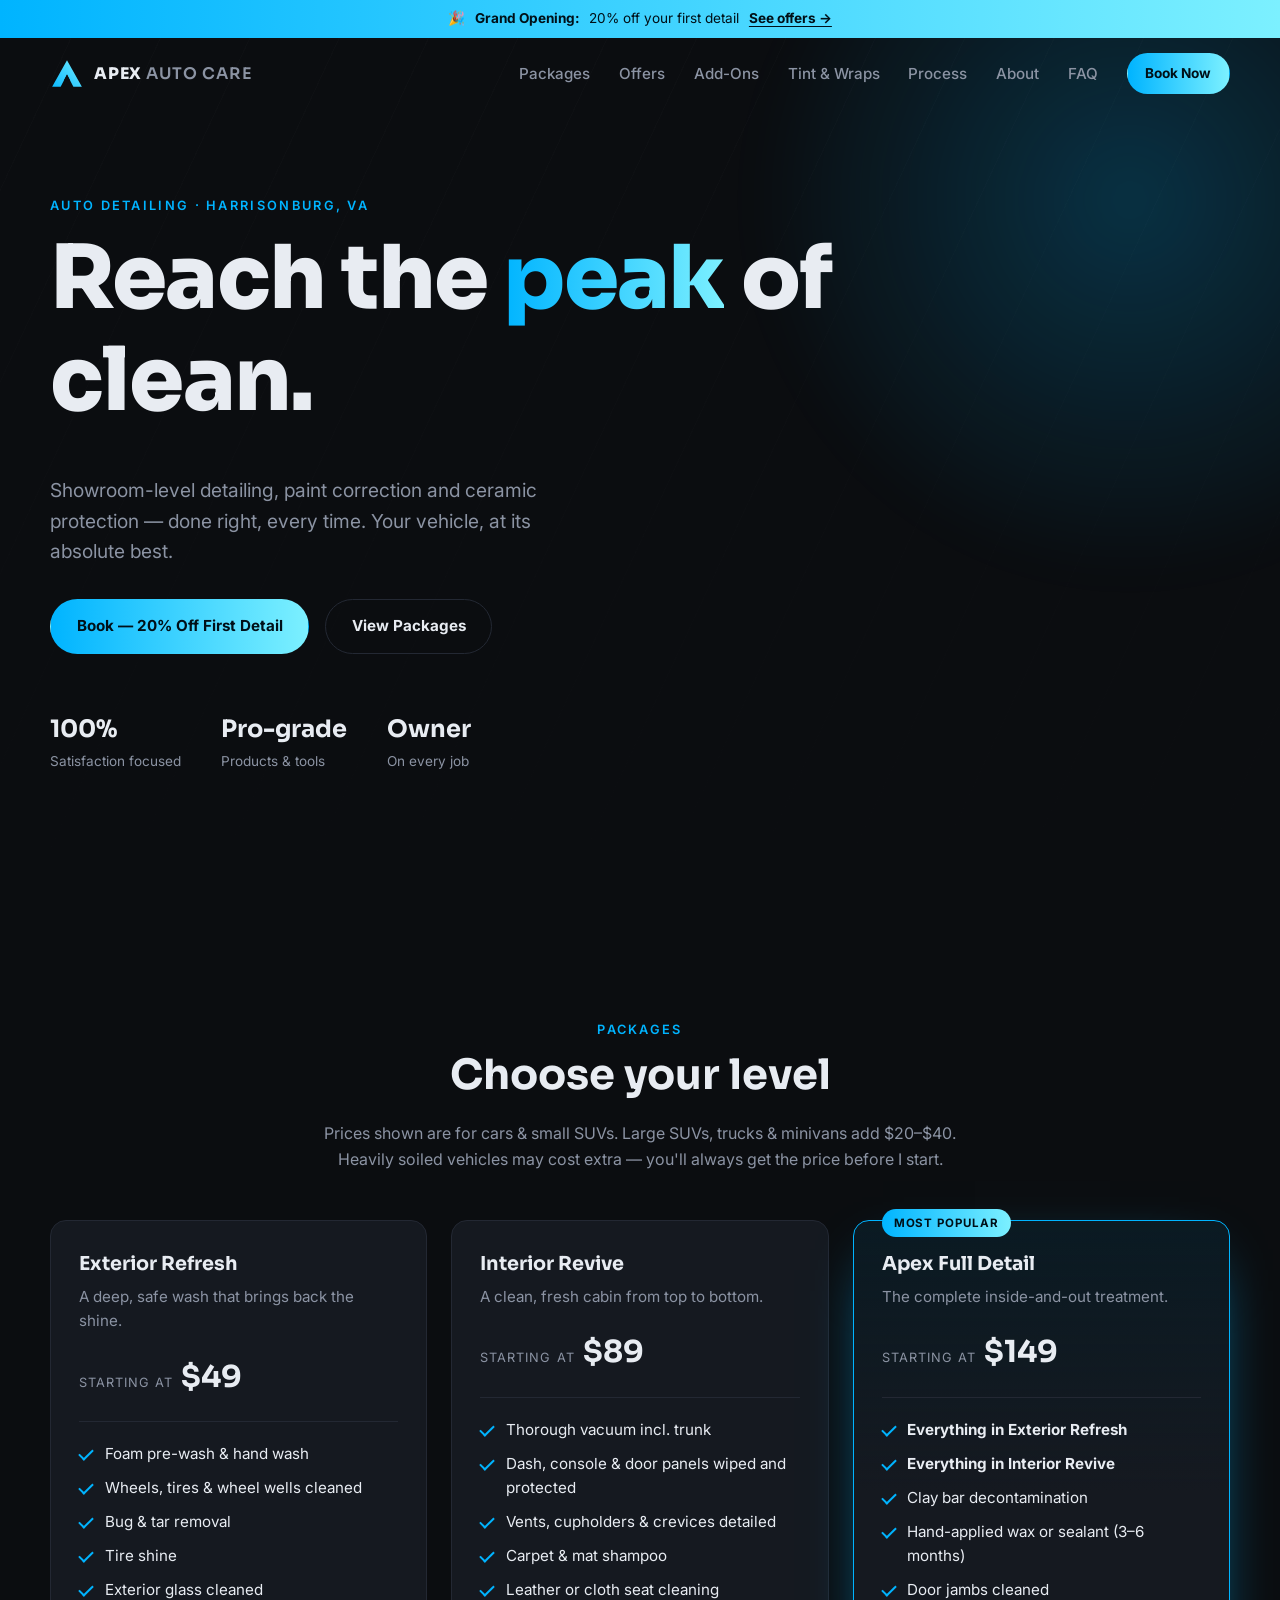
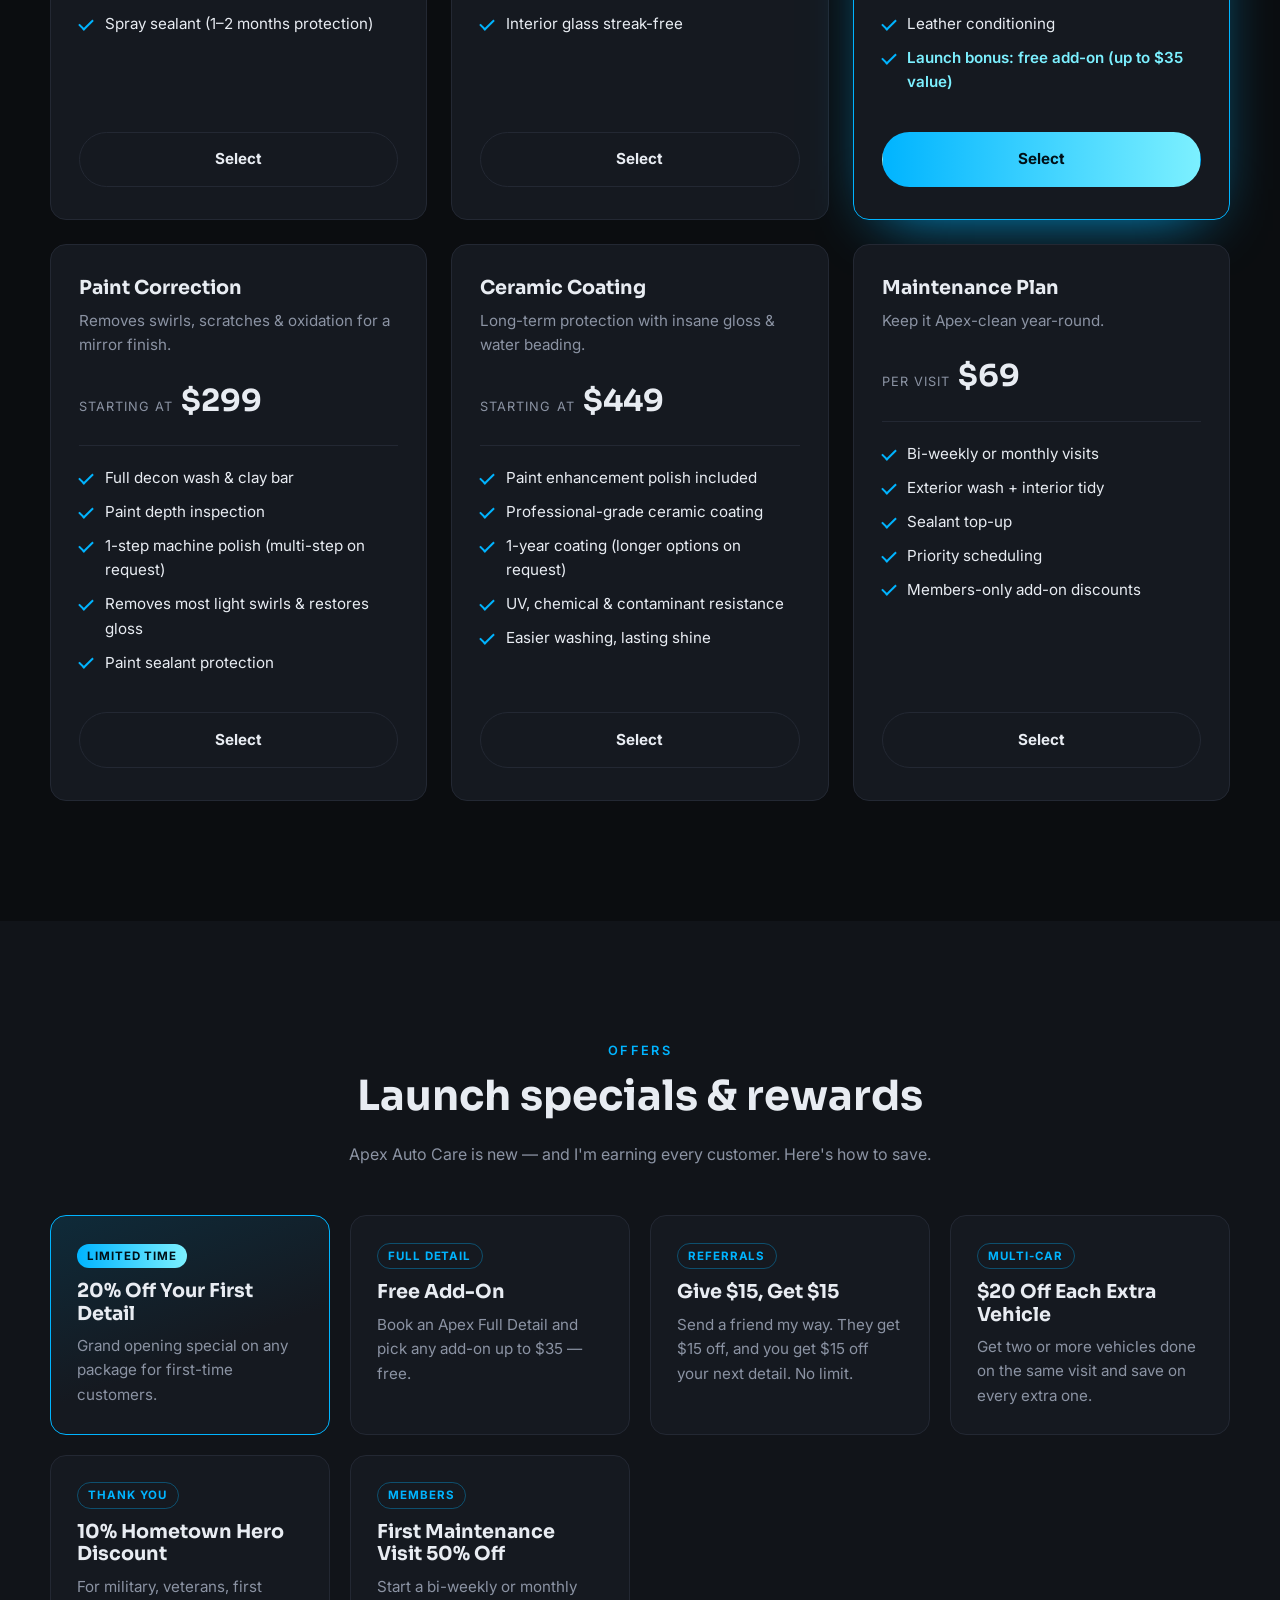
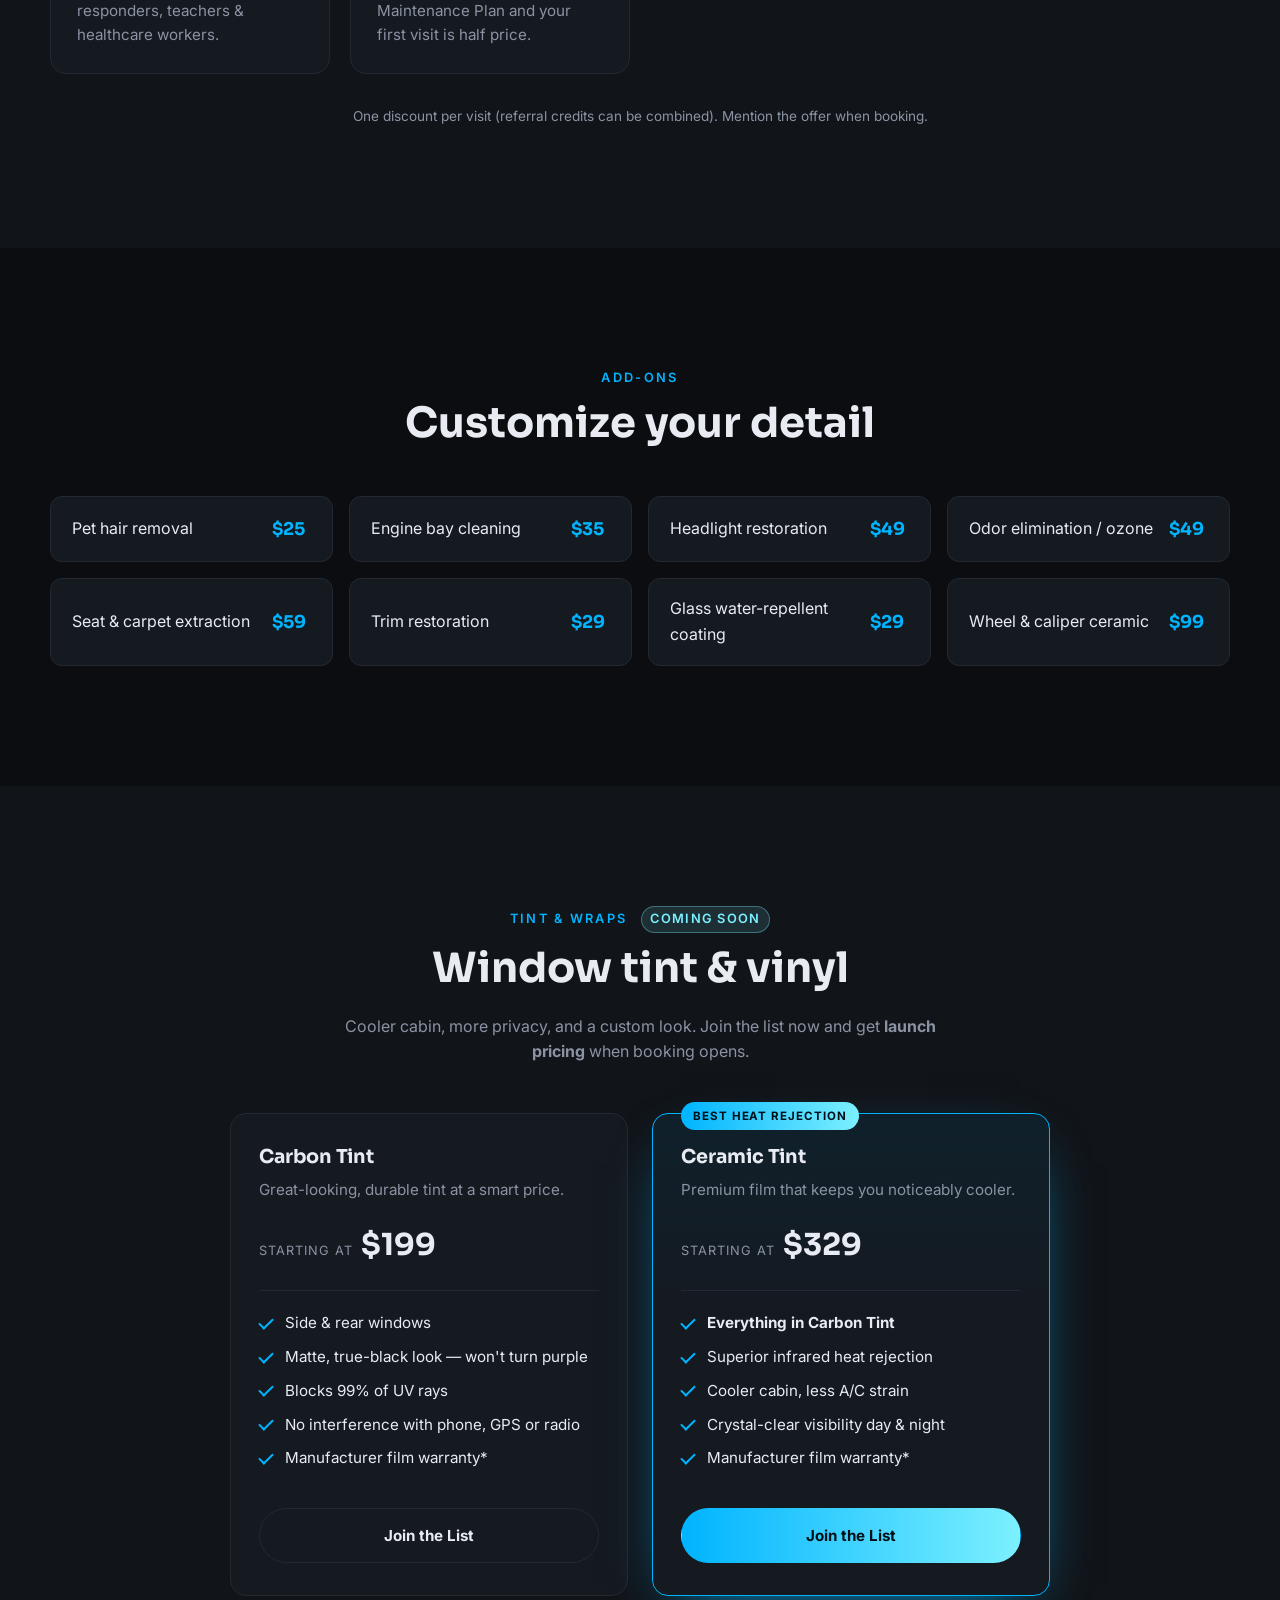
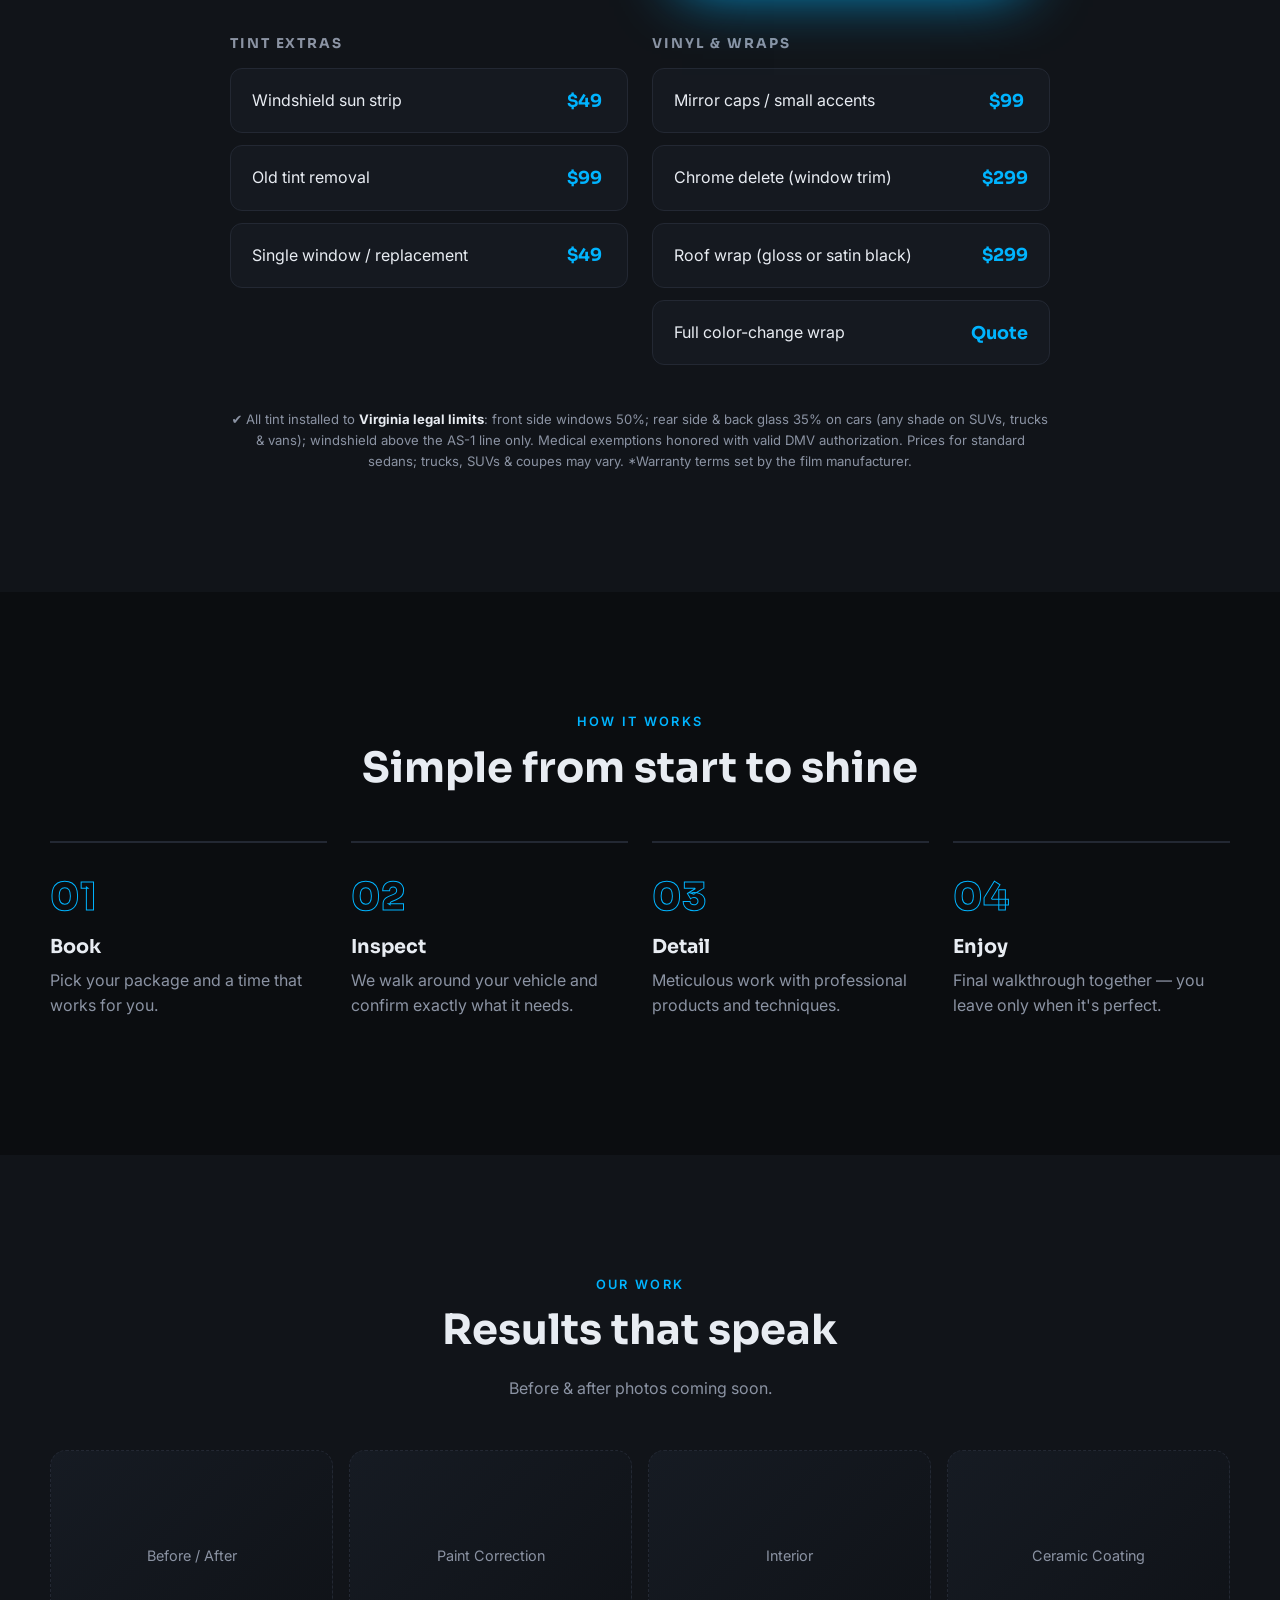
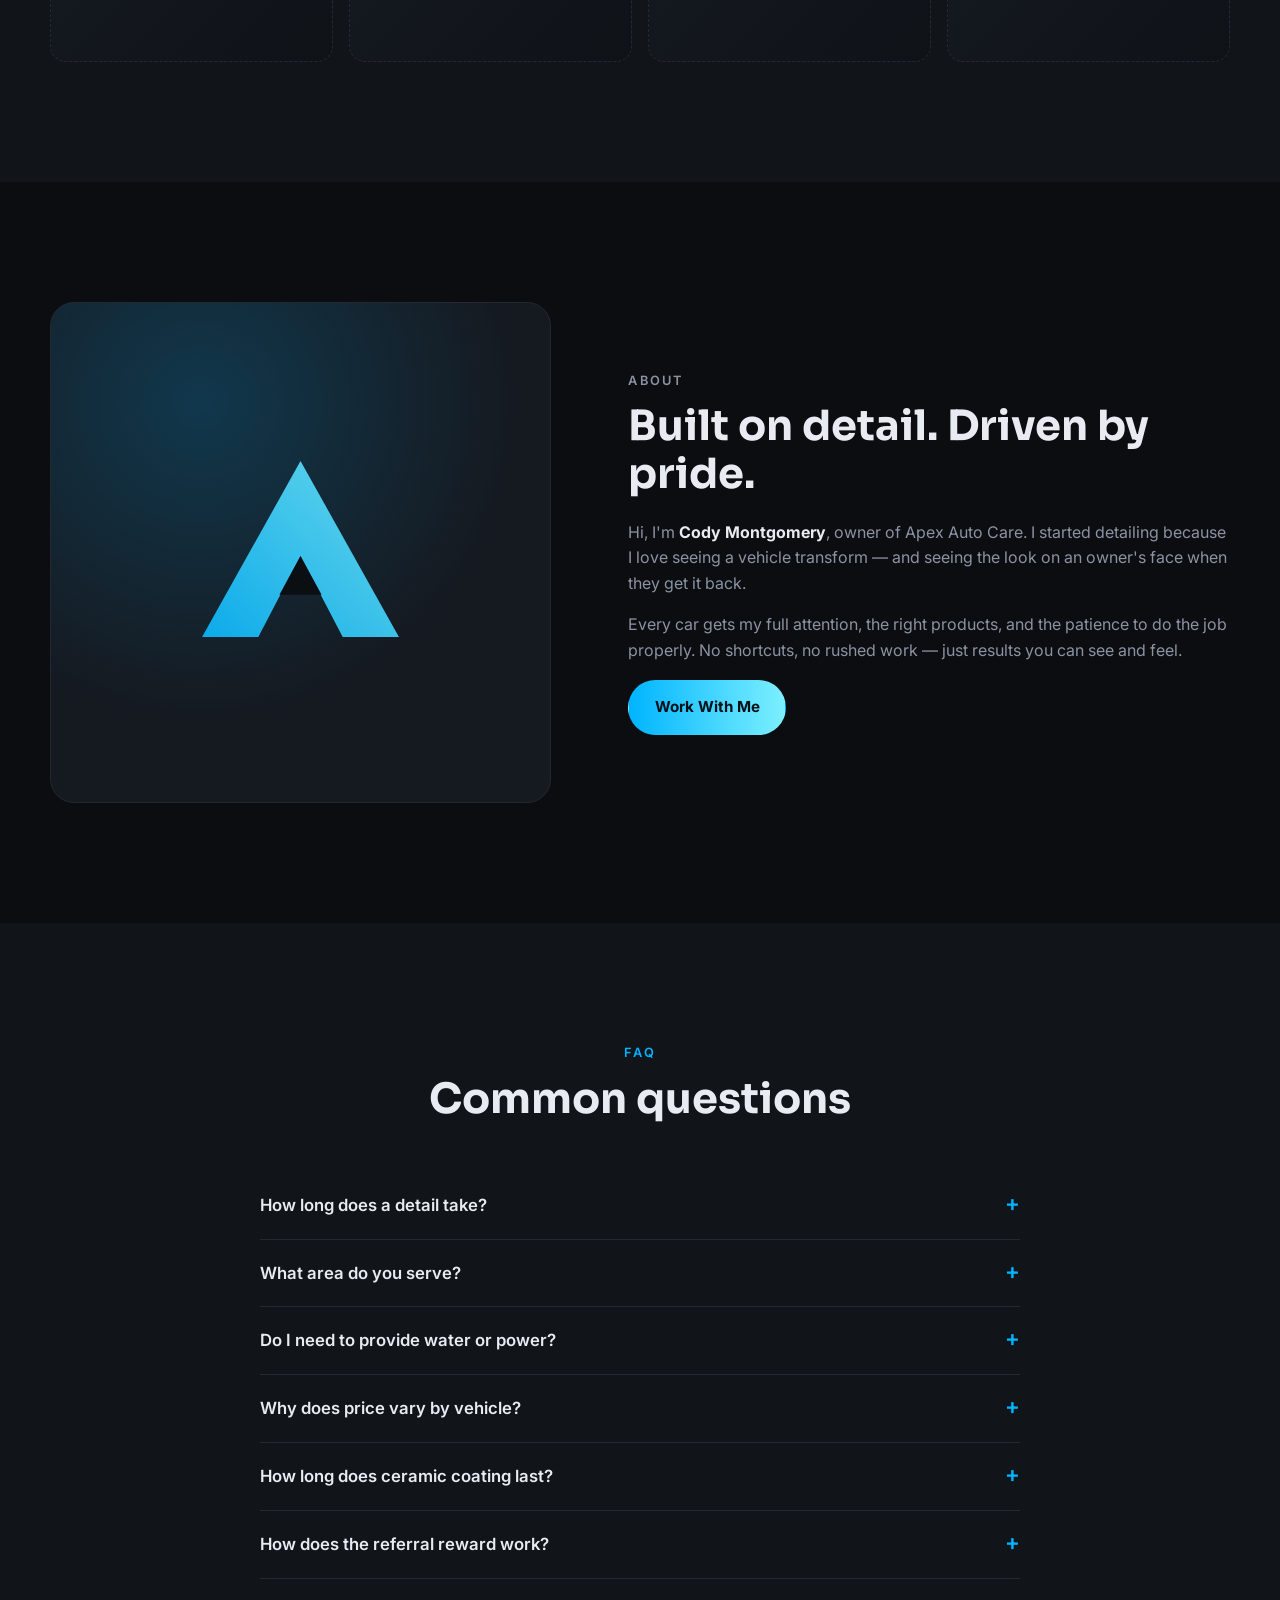
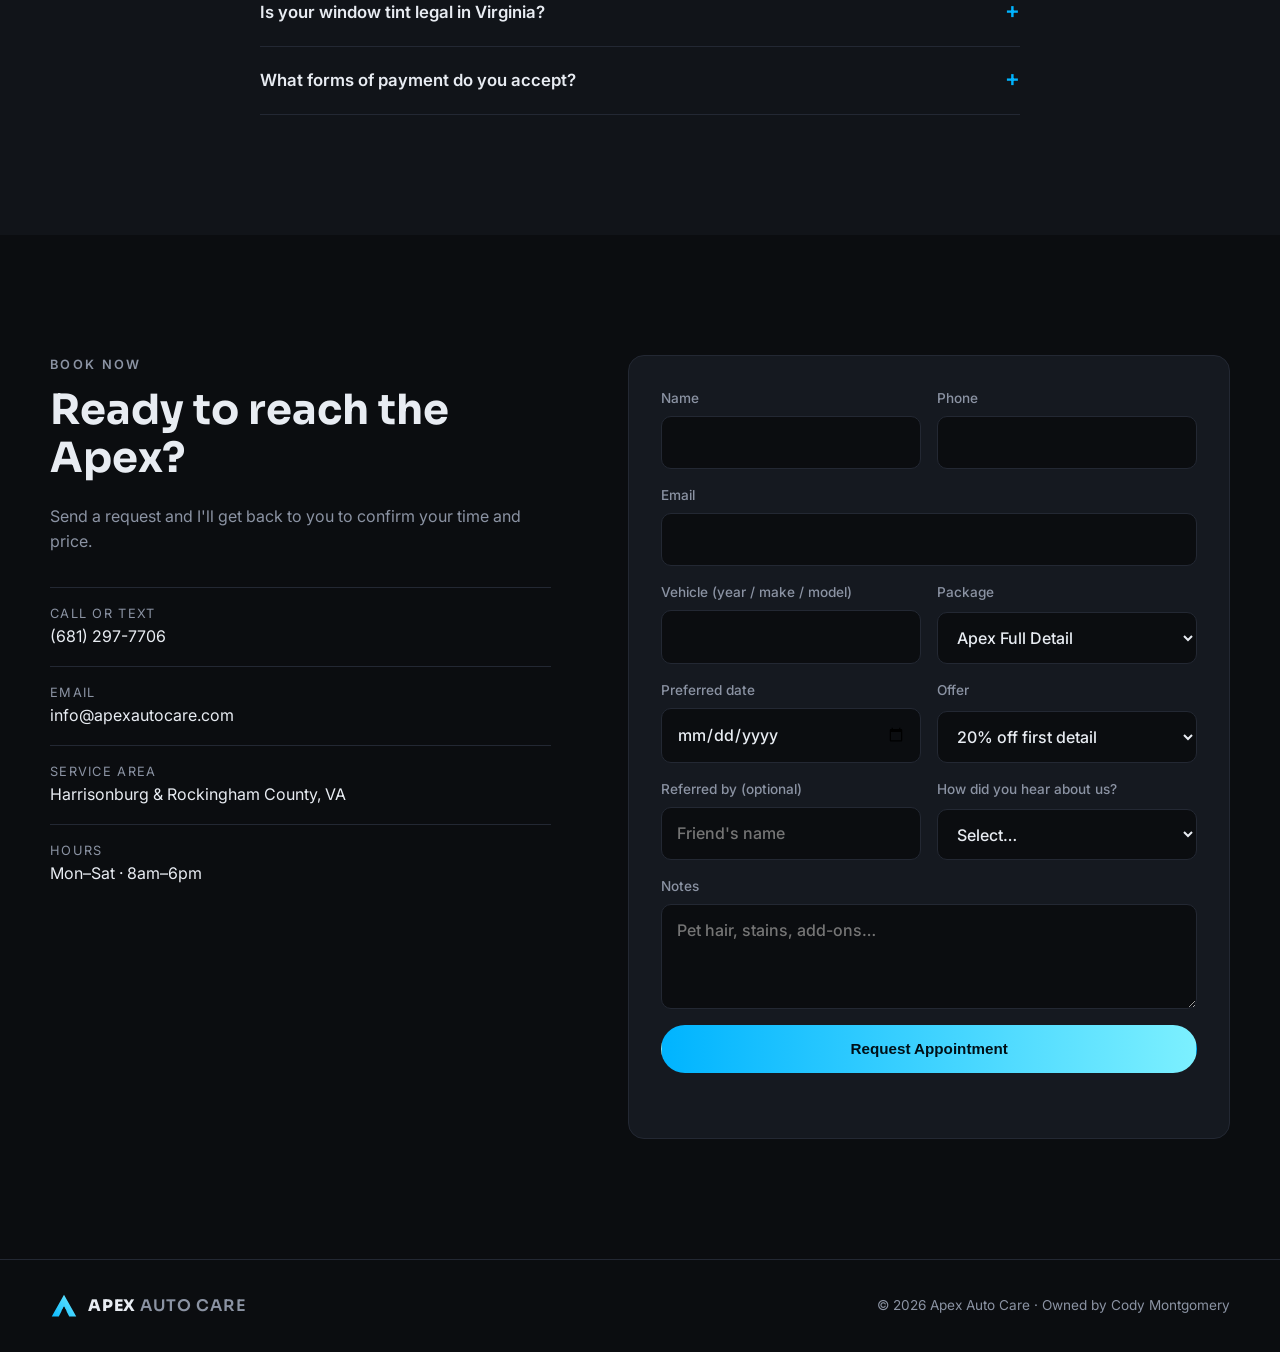
==== public/index.html @ bf034bdd "Security hardening: isolate public files, add security headers, spam honeypot and input limits Co-Au" ====
<!DOCTYPE html>
<html lang="en">
<head>
  <meta charset="UTF-8" />
  <meta name="viewport" content="width=device-width, initial-scale=1.0" />
  <title>Apex Auto Care | Auto Detailing in Harrisonburg, VA</title>
  <meta name="description" content="Apex Auto Care — auto detailing, paint correction and ceramic coating in Harrisonburg, VA and Rockingham County. Owned and operated by Cody Montgomery. Call or text (681) 297-7706." />
  <meta name="theme-color" content="#0b0d10" />
  <meta name="referrer" content="strict-origin-when-cross-origin" />
  <link rel="icon" href="assets/logo.svg" type="image/svg+xml" />
  <link rel="preconnect" href="https://fonts.googleapis.com" />
  <link rel="preconnect" href="https://fonts.gstatic.com" crossorigin />
  <link href="https://fonts.googleapis.com/css2?family=Inter:wght@400;500;600;700&family=Sora:wght@600;700;800&display=swap" rel="stylesheet" />
  <link rel="stylesheet" href="styles.css" />
  <script type="application/ld+json">
  {
    "@context": "https://schema.org",
    "@type": "AutoWash",
    "name": "Apex Auto Care",
    "description": "Auto detailing, paint correction and ceramic coating.",
    "telephone": "+1-681-297-7706",
    "founder": { "@type": "Person", "name": "Cody Montgomery" },
    "address": { "@type": "PostalAddress", "addressLocality": "Harrisonburg", "addressRegion": "VA", "addressCountry": "US" },
    "areaServed": ["Harrisonburg, VA", "Rockingham County, VA"],
    "priceRange": "$$"
  }
  </script>
</head>
<body>

  <!-- ===== NAV ===== -->
  <header class="nav" id="nav">
    <a href="#offers" class="promo">🎉 <strong>Grand Opening:</strong> 20% off your first detail <span class="promo__cta">See offers →</span></a>
    <div class="container nav__inner">
      <a href="#top" class="logo" aria-label="Apex Auto Care home">
        <img src="assets/logo.svg" alt="" width="34" height="34" />
        <span>APEX <em>AUTO CARE</em></span>
      </a>
      <nav class="nav__links" id="navLinks" aria-label="Main">
        <a href="#packages">Packages</a>
        <a href="#offers">Offers</a>
        <a href="#addons">Add-Ons</a>
        <a href="#tint">Tint &amp; Wraps</a>
        <a href="#process">Process</a>
        <a href="#about">About</a>
        <a href="#faq">FAQ</a>
        <a href="#book" class="btn btn--sm">Book Now</a>
      </nav>
      <button class="nav__toggle" id="navToggle" aria-label="Open menu" aria-expanded="false" aria-controls="navLinks">
        <span></span><span></span><span></span>
      </button>
    </div>
  </header>

  <main id="top">

    <!-- ===== HERO ===== -->
    <section class="hero">
      <div class="hero__glow" aria-hidden="true"></div>
      <div class="container hero__inner">
        <p class="eyebrow">Auto Detailing · Harrisonburg, VA</p>
        <h1>Reach the <span class="accent">peak</span> of clean.</h1>
        <p class="hero__sub">Showroom-level detailing, paint correction and ceramic protection — done right, every time. Your vehicle, at its absolute best.</p>
        <div class="hero__cta">
          <a href="#book" class="btn">Book — 20% Off First Detail</a>
          <a href="#packages" class="btn btn--ghost">View Packages</a>
        </div>
        <ul class="hero__stats">
          <li><strong>100%</strong><span>Satisfaction focused</span></li>
          <li><strong>Pro-grade</strong><span>Products &amp; tools</span></li>
          <li><strong>Owner</strong><span>On every job</span></li>
        </ul>
      </div>
    </section>

    <!-- ===== PACKAGES ===== -->
    <section class="section" id="packages">
      <div class="container">
        <div class="section__head">
          <p class="eyebrow">Packages</p>
          <h2>Choose your level</h2>
          <p>Prices shown are for cars &amp; small SUVs. Large SUVs, trucks &amp; minivans add $20–$40. Heavily soiled vehicles may cost extra — you'll always get the price before I start.</p>
        </div>

        <div class="cards">
          <!-- Exterior -->
          <article class="card">
            <h3>Exterior Refresh</h3>
            <p class="card__desc">A deep, safe wash that brings back the shine.</p>
            <p class="price"><span class="price__from">Starting at</span> <span class="price__amt">$49</span></p>
            <ul class="checks">
              <li>Foam pre-wash &amp; hand wash</li>
              <li>Wheels, tires &amp; wheel wells cleaned</li>
              <li>Bug &amp; tar removal</li>
              <li>Tire shine</li>
              <li>Exterior glass cleaned</li>
              <li>Spray sealant (1–2 months protection)</li>
            </ul>
            <a href="#book" class="btn btn--ghost btn--block" data-package="Exterior Refresh">Select</a>
          </article>

          <!-- Interior -->
          <article class="card">
            <h3>Interior Revive</h3>
            <p class="card__desc">A clean, fresh cabin from top to bottom.</p>
            <p class="price"><span class="price__from">Starting at</span> <span class="price__amt">$89</span></p>
            <ul class="checks">
              <li>Thorough vacuum incl. trunk</li>
              <li>Dash, console &amp; door panels wiped and protected</li>
              <li>Vents, cupholders &amp; crevices detailed</li>
              <li>Carpet &amp; mat shampoo</li>
              <li>Leather or cloth seat cleaning</li>
              <li>Interior glass streak-free</li>
            </ul>
            <a href="#book" class="btn btn--ghost btn--block" data-package="Interior Revive">Select</a>
          </article>

          <!-- Full Detail (featured) -->
          <article class="card card--featured">
            <span class="badge">Most Popular</span>
            <h3>Apex Full Detail</h3>
            <p class="card__desc">The complete inside-and-out treatment.</p>
            <p class="price"><span class="price__from">Starting at</span> <span class="price__amt">$149</span></p>
            <ul class="checks">
              <li><strong>Everything in Exterior Refresh</strong></li>
              <li><strong>Everything in Interior Revive</strong></li>
              <li>Clay bar decontamination</li>
              <li>Hand-applied wax or sealant (3–6 months)</li>
              <li>Door jambs cleaned</li>
              <li>Leather conditioning</li>
              <li class="bonus">Launch bonus: free add-on (up to $35 value)</li>
            </ul>
            <a href="#book" class="btn btn--block" data-package="Apex Full Detail">Select</a>
          </article>

          <!-- Paint Correction -->
          <article class="card">
            <h3>Paint Correction</h3>
            <p class="card__desc">Removes swirls, scratches &amp; oxidation for a mirror finish.</p>
            <p class="price"><span class="price__from">Starting at</span> <span class="price__amt">$299</span></p>
            <ul class="checks">
              <li>Full decon wash &amp; clay bar</li>
              <li>Paint depth inspection</li>
              <li>1-step machine polish (multi-step on request)</li>
              <li>Removes most light swirls &amp; restores gloss</li>
              <li>Paint sealant protection</li>
            </ul>
            <a href="#book" class="btn btn--ghost btn--block" data-package="Paint Correction">Select</a>
          </article>

          <!-- Ceramic -->
          <article class="card">
            <h3>Ceramic Coating</h3>
            <p class="card__desc">Long-term protection with insane gloss &amp; water beading.</p>
            <p class="price"><span class="price__from">Starting at</span> <span class="price__amt">$449</span></p>
            <ul class="checks">
              <li>Paint enhancement polish included</li>
              <li>Professional-grade ceramic coating</li>
              <li>1-year coating (longer options on request)</li>
              <li>UV, chemical &amp; contaminant resistance</li>
              <li>Easier washing, lasting shine</li>
            </ul>
            <a href="#book" class="btn btn--ghost btn--block" data-package="Ceramic Coating">Select</a>
          </article>

          <!-- Maintenance -->
          <article class="card">
            <h3>Maintenance Plan</h3>
            <p class="card__desc">Keep it Apex-clean year-round.</p>
            <p class="price"><span class="price__from">Per visit</span> <span class="price__amt">$69</span></p>
            <ul class="checks">
              <li>Bi-weekly or monthly visits</li>
              <li>Exterior wash + interior tidy</li>
              <li>Sealant top-up</li>
              <li>Priority scheduling</li>
              <li>Members-only add-on discounts</li>
            </ul>
            <a href="#book" class="btn btn--ghost btn--block" data-package="Maintenance Plan">Select</a>
          </article>
        </div>
      </div>
    </section>

    <!-- ===== OFFERS ===== -->
    <section class="section section--alt" id="offers">
      <div class="container">
        <div class="section__head">
          <p class="eyebrow">Offers</p>
          <h2>Launch specials &amp; rewards</h2>
          <p>Apex Auto Care is new — and I'm earning every customer. Here's how to save.</p>
        </div>
        <div class="offers">
          <article class="offer offer--hot">
            <span class="offer__tag">Limited time</span>
            <h3>20% Off Your First Detail</h3>
            <p>Grand opening special on any package for first-time customers.</p>
          </article>
          <article class="offer">
            <span class="offer__tag">Full Detail</span>
            <h3>Free Add-On</h3>
            <p>Book an Apex Full Detail and pick any add-on up to $35 — free.</p>
          </article>
          <article class="offer">
            <span class="offer__tag">Referrals</span>
            <h3>Give $15, Get $15</h3>
            <p>Send a friend my way. They get $15 off, and you get $15 off your next detail. No limit.</p>
          </article>
          <article class="offer">
            <span class="offer__tag">Multi-car</span>
            <h3>$20 Off Each Extra Vehicle</h3>
            <p>Get two or more vehicles done on the same visit and save on every extra one.</p>
          </article>
          <article class="offer">
            <span class="offer__tag">Thank you</span>
            <h3>10% Hometown Hero Discount</h3>
            <p>For military, veterans, first responders, teachers &amp; healthcare workers.</p>
          </article>
          <article class="offer">
            <span class="offer__tag">Members</span>
            <h3>First Maintenance Visit 50% Off</h3>
            <p>Start a bi-weekly or monthly Maintenance Plan and your first visit is half price.</p>
          </article>
        </div>
        <p class="offers__fine">One discount per visit (referral credits can be combined). Mention the offer when booking.</p>
      </div>
    </section>

    <!-- ===== ADD-ONS ===== -->
    <section class="section" id="addons">
      <div class="container">
        <div class="section__head">
          <p class="eyebrow">Add-Ons</p>
          <h2>Customize your detail</h2>
        </div>
        <div class="addons">
          <div class="addon"><span>Pet hair removal</span><span class="price__amt">$25</span></div>
          <div class="addon"><span>Engine bay cleaning</span><span class="price__amt">$35</span></div>
          <div class="addon"><span>Headlight restoration</span><span class="price__amt">$49</span></div>
          <div class="addon"><span>Odor elimination / ozone</span><span class="price__amt">$49</span></div>
          <div class="addon"><span>Seat &amp; carpet extraction</span><span class="price__amt">$59</span></div>
          <div class="addon"><span>Trim restoration</span><span class="price__amt">$29</span></div>
          <div class="addon"><span>Glass water-repellent coating</span><span class="price__amt">$29</span></div>
          <div class="addon"><span>Wheel &amp; caliper ceramic</span><span class="price__amt">$99</span></div>
        </div>
      </div>
    </section>

    <!-- ===== TINT & WRAPS ===== -->
    <!-- Remove the .soon badge and the "coming soon" line below once Cody is trained and booking tint/wrap jobs -->
    <section class="section section--alt" id="tint">
      <div class="container">
        <div class="section__head">
          <p class="eyebrow">Tint &amp; Wraps <span class="soon">Coming Soon</span></p>
          <h2>Window tint &amp; vinyl</h2>
          <p>Cooler cabin, more privacy, and a custom look. Join the list now and get <strong>launch pricing</strong> when booking opens.</p>
        </div>

        <div class="cards cards--two">
          <article class="card">
            <h3>Carbon Tint</h3>
            <p class="card__desc">Great-looking, durable tint at a smart price.</p>
            <p class="price"><span class="price__from">Starting at</span> <span class="price__amt">$199</span></p>
            <ul class="checks">
              <li>Side &amp; rear windows</li>
              <li>Matte, true-black look — won't turn purple</li>
              <li>Blocks 99% of UV rays</li>
              <li>No interference with phone, GPS or radio</li>
              <li>Manufacturer film warranty*</li>
            </ul>
            <a href="#book" class="btn btn--ghost btn--block" data-package="Window Tint">Join the List</a>
          </article>
          <article class="card card--featured">
            <span class="badge">Best Heat Rejection</span>
            <h3>Ceramic Tint</h3>
            <p class="card__desc">Premium film that keeps you noticeably cooler.</p>
            <p class="price"><span class="price__from">Starting at</span> <span class="price__amt">$329</span></p>
            <ul class="checks">
              <li><strong>Everything in Carbon Tint</strong></li>
              <li>Superior infrared heat rejection</li>
              <li>Cooler cabin, less A/C strain</li>
              <li>Crystal-clear visibility day &amp; night</li>
              <li>Manufacturer film warranty*</li>
            </ul>
            <a href="#book" class="btn btn--block" data-package="Window Tint">Join the List</a>
          </article>
        </div>

        <div class="tint-grid">
          <div>
            <h3 class="mini-head">Tint extras</h3>
            <div class="addon"><span>Windshield sun strip</span><span class="price__amt">$49</span></div>
            <div class="addon"><span>Old tint removal</span><span class="price__amt">$99</span></div>
            <div class="addon"><span>Single window / replacement</span><span class="price__amt">$49</span></div>
          </div>
          <div>
            <h3 class="mini-head">Vinyl &amp; wraps</h3>
            <div class="addon"><span>Mirror caps / small accents</span><span class="price__amt">$99</span></div>
            <div class="addon"><span>Chrome delete (window trim)</span><span class="price__amt">$299</span></div>
            <div class="addon"><span>Roof wrap (gloss or satin black)</span><span class="price__amt">$299</span></div>
            <div class="addon"><span>Full color-change wrap</span><span class="price__amt">Quote</span></div>
          </div>
        </div>

        <p class="legal">✔ All tint installed to <strong>Virginia legal limits</strong>: front side windows 50%; rear side &amp; back glass 35% on cars (any shade on SUVs, trucks &amp; vans); windshield above the AS-1 line only. Medical exemptions honored with valid DMV authorization. Prices for standard sedans; trucks, SUVs &amp; coupes may vary. *Warranty terms set by the film manufacturer.</p>
      </div>
    </section>

    <!-- ===== PROCESS ===== -->
    <section class="section" id="process">
      <div class="container">
        <div class="section__head">
          <p class="eyebrow">How It Works</p>
          <h2>Simple from start to shine</h2>
        </div>
        <ol class="steps">
          <li><span class="steps__num">01</span><h3>Book</h3><p>Pick your package and a time that works for you.</p></li>
          <li><span class="steps__num">02</span><h3>Inspect</h3><p>We walk around your vehicle and confirm exactly what it needs.</p></li>
          <li><span class="steps__num">03</span><h3>Detail</h3><p>Meticulous work with professional products and techniques.</p></li>
          <li><span class="steps__num">04</span><h3>Enjoy</h3><p>Final walkthrough together — you leave only when it's perfect.</p></li>
        </ol>
      </div>
    </section>

    <!-- ===== GALLERY ===== -->
    <section class="section section--alt" id="gallery">
      <div class="container">
        <div class="section__head">
          <p class="eyebrow">Our Work</p>
          <h2>Results that speak</h2>
          <p>Before &amp; after photos coming soon.</p>
        </div>
        <!-- Replace each .gallery__item with <img src="assets/photo.jpg" alt="..."> -->
        <div class="gallery">
          <div class="gallery__item"><span>Before / After</span></div>
          <div class="gallery__item"><span>Paint Correction</span></div>
          <div class="gallery__item"><span>Interior</span></div>
          <div class="gallery__item"><span>Ceramic Coating</span></div>
        </div>
      </div>
    </section>

    <!-- ===== ABOUT ===== -->
    <section class="section" id="about">
      <div class="container about">
        <div class="about__img" aria-hidden="true">
          <img src="assets/logo.svg" alt="" />
        </div>
        <div>
          <p class="eyebrow">About</p>
          <h2>Built on detail. Driven by pride.</h2>
          <p>Hi, I'm <strong>Cody Montgomery</strong>, owner of Apex Auto Care. I started detailing because I love seeing a vehicle transform — and seeing the look on an owner's face when they get it back.</p>
          <p>Every car gets my full attention, the right products, and the patience to do the job properly. No shortcuts, no rushed work — just results you can see and feel.</p>
          <a href="#book" class="btn">Work With Me</a>
        </div>
      </div>
    </section>

    <!-- ===== FAQ ===== -->
    <section class="section section--alt" id="faq">
      <div class="container container--narrow">
        <div class="section__head">
          <p class="eyebrow">FAQ</p>
          <h2>Common questions</h2>
        </div>
        <details>
          <summary>How long does a detail take?</summary>
          <p>Most exterior or interior packages take 1–3 hours. A full detail typically takes 3–5 hours, and paint correction or ceramic coating can take a full day or more.</p>
        </details>
        <details>
          <summary>What area do you serve?</summary>
          <p>Harrisonburg and the surrounding Rockingham County area. Not sure if you're covered? Call or text (681) 297-7706.</p>
        </details>
        <details>
          <summary>Do I need to provide water or power?</summary>
          <p>Let us know your setup when booking and we'll confirm what's needed for your location.</p>
        </details>
        <details>
          <summary>Why does price vary by vehicle?</summary>
          <p>Larger vehicles and those with heavy dirt, pet hair, or stains take more time and product. We'll always confirm the price before starting.</p>
        </details>
        <details>
          <summary>How long does ceramic coating last?</summary>
          <p>Depending on the coating chosen and how it's maintained, 1 to 5+ years.</p>
        </details>
        <details>
          <summary>How does the referral reward work?</summary>
          <p>When someone books and puts your name in the "Referred by" box, they get $15 off and you get a $15 credit toward your next detail. Credits stack — refer three friends, save $45.</p>
        </details>
        <details>
          <summary>Is your window tint legal in Virginia?</summary>
          <p>Yes. Every install follows Virginia law: at least 50% light on front side windows, 35% on rear windows of cars (SUVs, trucks and vans can go darker in the back), and windshield tint only above the AS-1 line. I'll help you pick a shade that looks great and keeps you legal.</p>
        </details>
        <details>
          <summary>What forms of payment do you accept?</summary>
          <p>Cash, card and common payment apps. Payment is due when the job is complete.</p>
        </details>
      </div>
    </section>

    <!-- ===== BOOK / CONTACT ===== -->
    <section class="section" id="book">
      <div class="container book">
        <div>
          <p class="eyebrow">Book Now</p>
          <h2>Ready to reach the Apex?</h2>
          <p>Send a request and I'll get back to you to confirm your time and price.</p>
          <ul class="contact">
            <!-- TODO: replace placeholders with real info -->
            <li><span>Call or Text</span><a href="tel:+16812977706">(681) 297-7706</a></li>
            <li><span>Email</span><a href="mailto:info@apexautocare.com">info@apexautocare.com</a></li>
            <li><span>Service Area</span>Harrisonburg &amp; Rockingham County, VA</li>
            <li><span>Hours</span>Mon–Sat · 8am–6pm</li>
          </ul>
        </div>

        <!-- TODO: connect to a form service (e.g. Formspree) by setting action="..." -->
        <form class="form" id="bookForm" novalidate>
          <div class="form__row">
            <label>Name<input type="text" name="name" required maxlength="80" autocomplete="name" /></label>
            <label>Phone<input type="tel" name="phone" required maxlength="20" pattern="[0-9 \(\)\.\+\-]{7,20}" autocomplete="tel" /></label>
          </div>
          <label>Email<input type="email" name="email" maxlength="120" autocomplete="email" /></label>
          <div class="form__row">
            <label>Vehicle (year / make / model)<input type="text" name="vehicle" required maxlength="80" /></label>
            <label>Package
              <select name="package" id="packageSelect">
                <option>Exterior Refresh</option>
                <option>Interior Revive</option>
                <option selected>Apex Full Detail</option>
                <option>Paint Correction</option>
                <option>Ceramic Coating</option>
                <option>Maintenance Plan</option>
                <option>Window Tint</option>
                <option>Vinyl / Wrap</option>
                <option>Not sure yet</option>
              </select>
            </label>
          </div>
          <div class="form__row">
            <label>Preferred date<input type="date" name="date" /></label>
            <label>Offer
              <select name="offer">
                <option>20% off first detail</option>
                <option>Free add-on (Full Detail)</option>
                <option>Multi-car discount</option>
                <option>Hometown Hero 10%</option>
                <option>Maintenance first visit 50%</option>
                <option>None</option>
              </select>
            </label>
          </div>
          <div class="form__row">
            <label>Referred by (optional)<input type="text" name="referred_by" maxlength="80" placeholder="Friend's name" /></label>
            <label>How did you hear about us?
              <select name="source">
                <option value="">Select…</option>
                <option>Friend / family</option>
                <option>Facebook</option>
                <option>Instagram</option>
                <option>TikTok</option>
                <option>Google</option>
                <option>Nextdoor</option>
                <option>Flyer / business card</option>
                <option>Saw you working</option>
                <option>Other</option>
              </select>
            </label>
          </div>
          <label>Notes<textarea name="notes" rows="3" maxlength="1000" placeholder="Pet hair, stains, add-ons…"></textarea></label>
          <!-- Spam honeypot: hidden from people, bots fill it in. "_gotcha" is the field name Formspree checks. -->
          <div class="hp" aria-hidden="true"><label>Leave blank<input type="text" name="_gotcha" tabindex="-1" autocomplete="off" /></label></div>
          <button type="submit" class="btn btn--block">Request Appointment</button>
          <p class="form__msg" id="formMsg" role="status"></p>
        </form>
      </div>
    </section>
  </main>

  <!-- ===== FOOTER ===== -->
  <footer class="footer">
    <div class="container footer__inner">
      <a href="#top" class="logo">
        <img src="assets/logo.svg" alt="" width="28" height="28" />
        <span>APEX <em>AUTO CARE</em></span>
      </a>
      <p>&copy; <span id="year"></span> Apex Auto Care · Owned by Cody Montgomery</p>
    </div>
  </footer>

  <script src="script.js"></script>
</body>
</html>
---- public/styles.css ----
/* ===== Apex Auto Care — theme tokens ===== */
:root {
  --bg: #0b0d10;
  --bg-alt: #111419;
  --card: #151920;
  --line: #232833;
  --text: #e8ecf2;
  --muted: #8b93a3;
  --accent: #00b4ff;
  --accent-2: #7cf0ff;
  --radius: 16px;
  --font: "Inter", system-ui, sans-serif;
  --font-head: "Sora", "Inter", sans-serif;
}

*, *::before, *::after { box-sizing: border-box; }
html { scroll-behavior: smooth; scroll-padding-top: 80px; }
body {
  margin: 0;
  background: var(--bg);
  color: var(--text);
  font-family: var(--font);
  line-height: 1.6;
  -webkit-font-smoothing: antialiased;
  overflow-x: hidden;
}
img { max-width: 100%; display: block; }
a { color: inherit; text-decoration: none; }
h1, h2, h3 { font-family: var(--font-head); line-height: 1.15; margin: 0 0 .5em; }
h2 { font-size: clamp(1.8rem, 4vw, 2.6rem); }
h3 { font-size: 1.2rem; }
p { margin: 0 0 1em; }

.container { width: min(1180px, 100% - 32px); margin-inline: auto; }
.container--narrow { width: min(760px, 100% - 32px); }
.accent {
  background: linear-gradient(90deg, var(--accent), var(--accent-2));
  -webkit-background-clip: text; background-clip: text; color: transparent;
}
.eyebrow {
  color: var(--accent); font-weight: 600; font-size: .8rem;
  letter-spacing: .18em; text-transform: uppercase; margin-bottom: .75rem;
}

/* ===== Buttons ===== */
.btn {
  display: inline-flex; align-items: center; justify-content: center;
  padding: .9rem 1.6rem; border-radius: 999px; border: 1px solid transparent;
  background: linear-gradient(90deg, var(--accent), var(--accent-2));
  color: #001018; font-weight: 700; font-size: .95rem; cursor: pointer;
  transition: transform .2s, box-shadow .2s, background .2s;
}
.btn:hover { transform: translateY(-2px); box-shadow: 0 10px 30px -10px var(--accent); }
.btn--ghost { background: transparent; color: var(--text); border-color: var(--line); }
.btn--ghost:hover { border-color: var(--accent); box-shadow: none; }
.btn--sm { padding: .55rem 1.1rem; font-size: .85rem; }
.btn--block { width: 100%; }

/* ===== Nav ===== */
.nav {
  position: fixed; inset: 0 0 auto; z-index: 50;
  transition: background .3s, border-color .3s;
  border-bottom: 1px solid transparent;
}
.nav.is-scrolled {
  background: rgba(11, 13, 16, .85);
  backdrop-filter: blur(12px); -webkit-backdrop-filter: blur(12px);
  border-color: var(--line);
}
.nav__inner { display: flex; align-items: center; justify-content: space-between; height: 72px; }
.logo { display: flex; align-items: center; gap: .6rem; font-family: var(--font-head); font-weight: 800; letter-spacing: .06em; }
.logo em { font-style: normal; font-weight: 600; color: var(--muted); }
.nav__links { display: flex; align-items: center; gap: 1.8rem; font-weight: 500; font-size: .95rem; }
.nav__links a:not(.btn) { color: var(--muted); transition: color .2s; }
.nav__links a:not(.btn):hover { color: var(--text); }
.nav__toggle { display: none; background: none; border: 0; padding: 8px; cursor: pointer; }
.nav__toggle span { display: block; width: 24px; height: 2px; background: var(--text); margin: 5px 0; transition: .3s; }

/* ===== Promo bar ===== */
.promo {
  display: flex; justify-content: center; align-items: center; flex-wrap: wrap; gap: .25rem .6rem;
  padding: .5rem 16px; font-size: .85rem; text-align: center;
  background: linear-gradient(90deg, var(--accent), var(--accent-2)); color: #001018;
}
.promo__cta { font-weight: 700; text-decoration: underline; text-underline-offset: 3px; }
.nav.is-scrolled .promo { display: none; }

/* ===== Hero ===== */
.hero {
  position: relative; min-height: 100svh; display: flex; align-items: center;
  padding: 150px 0 80px; overflow: hidden;
  background:
    linear-gradient(180deg, rgba(11,13,16,.2), var(--bg) 95%),
    repeating-linear-gradient(115deg, transparent 0 80px, rgba(255,255,255,.015) 80px 81px);
}
.hero__glow {
  position: absolute; width: 900px; height: 900px; right: -300px; top: -250px;
  background: radial-gradient(circle, rgba(0,180,255,.22), transparent 60%);
  filter: blur(20px); pointer-events: none;
}
.hero__inner { position: relative; }
.hero h1 { font-size: clamp(2.6rem, 8vw, 5.5rem); font-weight: 800; max-width: 12ch; letter-spacing: -.02em; }
.hero__sub { color: var(--muted); font-size: clamp(1rem, 2vw, 1.2rem); max-width: 560px; margin-bottom: 2rem; }
.hero__cta { display: flex; flex-wrap: wrap; gap: 1rem; margin-bottom: 3.5rem; }
.hero__stats { list-style: none; padding: 0; margin: 0; display: flex; flex-wrap: wrap; gap: 2.5rem; }
.hero__stats strong { display: block; font-family: var(--font-head); font-size: 1.5rem; }
.hero__stats span { color: var(--muted); font-size: .85rem; }

/* ===== Sections ===== */
.section { padding: clamp(70px, 10vw, 120px) 0; }
.section--alt { background: var(--bg-alt); }
.section__head { text-align: center; max-width: 640px; margin: 0 auto 3rem; }
.section__head p:not(.eyebrow) { color: var(--muted); }

/* ===== Package cards ===== */
.cards { display: grid; grid-template-columns: repeat(auto-fit, minmax(290px, 1fr)); gap: 1.5rem; }
.card {
  position: relative; display: flex; flex-direction: column;
  background: var(--card); border: 1px solid var(--line); border-radius: var(--radius);
  padding: 2rem 1.75rem; transition: transform .25s, border-color .25s;
}
.card:hover { transform: translateY(-4px); border-color: #34404f; }
.card--featured {
  border-color: var(--accent);
  background: linear-gradient(180deg, rgba(0,180,255,.08), var(--card) 45%);
  box-shadow: 0 20px 60px -30px var(--accent);
}
.badge {
  position: absolute; top: -12px; left: 1.75rem;
  background: linear-gradient(90deg, var(--accent), var(--accent-2)); color: #001018;
  font-size: .72rem; font-weight: 700; text-transform: uppercase; letter-spacing: .08em;
  padding: .3rem .75rem; border-radius: 999px;
}
.card__desc { color: var(--muted); font-size: .95rem; }
.price { display: flex; align-items: baseline; gap: .5rem; margin: .25rem 0 1.25rem; padding-bottom: 1.25rem; border-bottom: 1px solid var(--line); }
.price__from { color: var(--muted); font-size: .8rem; text-transform: uppercase; letter-spacing: .08em; }
.price__amt { font-family: var(--font-head); font-size: 1.9rem; font-weight: 700; min-width: 3ch; }
.price__amt:empty::before { content: "$ —"; color: #4a5263; }
.checks { list-style: none; padding: 0; margin: 0 0 1.75rem; flex: 1; }
.checks li { position: relative; padding-left: 1.6rem; margin-bottom: .6rem; font-size: .95rem; }
.checks li::before {
  content: ""; position: absolute; left: 0; top: .45em; width: 14px; height: 8px;
  border-left: 2px solid var(--accent); border-bottom: 2px solid var(--accent); transform: rotate(-45deg);
}

/* ===== Offers ===== */
.offers { display: grid; grid-template-columns: repeat(auto-fit, minmax(280px, 1fr)); gap: 1.25rem; }
.offer {
  background: var(--card); border: 1px solid var(--line); border-radius: var(--radius); padding: 1.6rem;
}
.offer h3 { margin-top: .75rem; }
.offer p { color: var(--muted); margin: 0; font-size: .95rem; }
.offer__tag {
  display: inline-block; font-size: .72rem; font-weight: 700; letter-spacing: .08em; text-transform: uppercase;
  color: var(--accent); border: 1px solid rgba(0,180,255,.35); border-radius: 999px; padding: .2rem .65rem;
}
.offer--hot { border-color: var(--accent); background: linear-gradient(160deg, rgba(0,180,255,.14), var(--card) 60%); }
.offer--hot .offer__tag { background: linear-gradient(90deg, var(--accent), var(--accent-2)); color: #001018; border: 0; }
.offers__fine { text-align: center; color: var(--muted); font-size: .85rem; margin: 2rem 0 0; }
.checks li.bonus { color: var(--accent-2); font-weight: 600; }

/* ===== Add-ons ===== */
.addons { display: grid; grid-template-columns: repeat(auto-fit, minmax(260px, 1fr)); gap: 1rem; }
.addon {
  display: flex; justify-content: space-between; align-items: center; gap: 1rem;
  background: var(--card); border: 1px solid var(--line); border-radius: 12px; padding: 1.1rem 1.3rem;
}
.addon .price__amt { font-size: 1.1rem; color: var(--accent); }

/* ===== Tint & Wraps ===== */
.soon {
  display: inline-block; margin-left: .5rem; padding: .15rem .55rem; border-radius: 999px; vertical-align: middle;
  background: rgba(124,240,255,.12); color: var(--accent-2); border: 1px solid rgba(124,240,255,.35); letter-spacing: .1em;
}
.cards--two { grid-template-columns: repeat(auto-fit, minmax(290px, 1fr)); max-width: 820px; margin-inline: auto; }
.tint-grid { display: grid; grid-template-columns: repeat(auto-fit, minmax(290px, 1fr)); gap: 1.5rem; max-width: 820px; margin: 2.5rem auto 0; }
.tint-grid .addon { margin-bottom: .75rem; }
.mini-head { font-size: .85rem; text-transform: uppercase; letter-spacing: .14em; color: var(--muted); margin-bottom: 1rem; }
.legal { max-width: 820px; margin: 2rem auto 0; font-size: .82rem; color: var(--muted); text-align: center; }
.legal strong { color: var(--text); }

/* ===== Process ===== */
.steps { list-style: none; padding: 0; margin: 0; display: grid; grid-template-columns: repeat(auto-fit, minmax(220px, 1fr)); gap: 1.5rem; }
.steps li { border-top: 2px solid var(--line); padding-top: 1.5rem; }
.steps__num { font-family: var(--font-head); font-weight: 800; font-size: 2.4rem; color: transparent; -webkit-text-stroke: 1px var(--accent); display: block; margin-bottom: .5rem; }
.steps p { color: var(--muted); }

/* ===== Gallery ===== */
.gallery { display: grid; grid-template-columns: repeat(auto-fit, minmax(240px, 1fr)); gap: 1rem; }
.gallery__item {
  aspect-ratio: 4 / 3; border-radius: var(--radius); border: 1px dashed var(--line);
  background: linear-gradient(135deg, #161b23, #0f1217);
  display: grid; place-items: center; color: var(--muted); font-size: .9rem; overflow: hidden;
}
.gallery__item img { width: 100%; height: 100%; object-fit: cover; }

/* ===== About ===== */
.about { display: grid; grid-template-columns: 1fr 1.2fr; gap: clamp(2rem, 6vw, 5rem); align-items: center; }
.about__img {
  aspect-ratio: 1; border-radius: 24px; border: 1px solid var(--line);
  background: radial-gradient(circle at 30% 20%, rgba(0,180,255,.2), transparent 60%), var(--card);
  display: grid; place-items: center;
}
.about__img img { width: 45%; opacity: .9; }
.about p { color: var(--muted); }
.about strong { color: var(--text); }

/* ===== FAQ ===== */
details { border-bottom: 1px solid var(--line); padding: 1.25rem 0; }
summary {
  cursor: pointer; list-style: none; font-weight: 600; font-size: 1.05rem;
  display: flex; justify-content: space-between; gap: 1rem;
}
summary::-webkit-details-marker { display: none; }
summary::after { content: "+"; color: var(--accent); font-size: 1.4rem; line-height: 1; transition: transform .2s; }
details[open] summary::after { transform: rotate(45deg); }
details p { color: var(--muted); margin: .75rem 0 0; }

/* ===== Booking ===== */
.book { display: grid; grid-template-columns: 1fr 1.2fr; gap: clamp(2rem, 6vw, 5rem); align-items: start; }
.book > div > p { color: var(--muted); }
.contact { list-style: none; padding: 0; margin: 2rem 0 0; }
.contact li { display: flex; flex-direction: column; padding: 1rem 0; border-top: 1px solid var(--line); }
.contact span { color: var(--muted); font-size: .8rem; text-transform: uppercase; letter-spacing: .1em; }
.contact a:hover { color: var(--accent); }
.form { background: var(--card); border: 1px solid var(--line); border-radius: var(--radius); padding: clamp(1.25rem, 4vw, 2rem); display: grid; gap: 1rem; }
.form__row { display: grid; grid-template-columns: 1fr 1fr; gap: 1rem; }
.form label { display: grid; gap: .4rem; font-size: .85rem; color: var(--muted); font-weight: 500; }
.form input, .form select, .form textarea {
  width: 100%; font: inherit; font-size: 1rem; color: var(--text);
  background: var(--bg); border: 1px solid var(--line); border-radius: 10px; padding: .8rem .9rem;
  transition: border-color .2s;
}
.form input:focus, .form select:focus, .form textarea:focus { outline: none; border-color: var(--accent); }
.form input.invalid { border-color: #ff5a6e; }
.hp { position: absolute; left: -9999px; width: 1px; height: 1px; overflow: hidden; }
.form__msg { margin: 0; font-size: .9rem; color: var(--accent); min-height: 1.2em; }

/* ===== Footer ===== */
.footer { border-top: 1px solid var(--line); padding: 2rem 0; }
.footer__inner { display: flex; flex-wrap: wrap; justify-content: space-between; align-items: center; gap: 1rem; }
.footer p { color: var(--muted); font-size: .85rem; margin: 0; }

/* ===== Reveal animation ===== */
.reveal { opacity: 0; transform: translateY(24px); transition: opacity .7s ease, transform .7s ease; }
.reveal.is-visible { opacity: 1; transform: none; }
@media (prefers-reduced-motion: reduce) {
  html { scroll-behavior: auto; }
  .reveal { opacity: 1; transform: none; transition: none; }
}

/* ===== Responsive ===== */
@media (max-width: 1060px) {
  .nav__toggle { display: block; }
  .nav__links {
    position: absolute; top: 100%; left: 0; right: 0; flex-direction: column; align-items: stretch; gap: 0;
    background: rgba(11, 13, 16, .97); backdrop-filter: blur(12px);
    border-bottom: 1px solid var(--line); padding: .5rem 16px 1.5rem;
    transform: translateY(-120%); transition: transform .35s ease; visibility: hidden;
  }
  .nav__links.is-open { transform: none; visibility: visible; }
  .nav__links a:not(.btn) { padding: 1rem 0; border-bottom: 1px solid var(--line); font-size: 1.05rem; }
  .nav__links .btn { margin-top: 1rem; padding: .9rem; }
  .nav.menu-open { background: rgba(11, 13, 16, .97); }
  .nav__toggle[aria-expanded="true"] span:nth-child(1) { transform: translateY(7px) rotate(45deg); }
  .nav__toggle[aria-expanded="true"] span:nth-child(2) { opacity: 0; }
  .nav__toggle[aria-expanded="true"] span:nth-child(3) { transform: translateY(-7px) rotate(-45deg); }

  .about, .book { grid-template-columns: 1fr; }
  .about__img { max-width: 320px; width: 100%; margin-inline: auto; }
}
@media (max-width: 520px) {
  .form__row { grid-template-columns: 1fr; }
  .hero__stats { gap: 1.5rem; }
  .hero__cta .btn { flex: 1; }
}
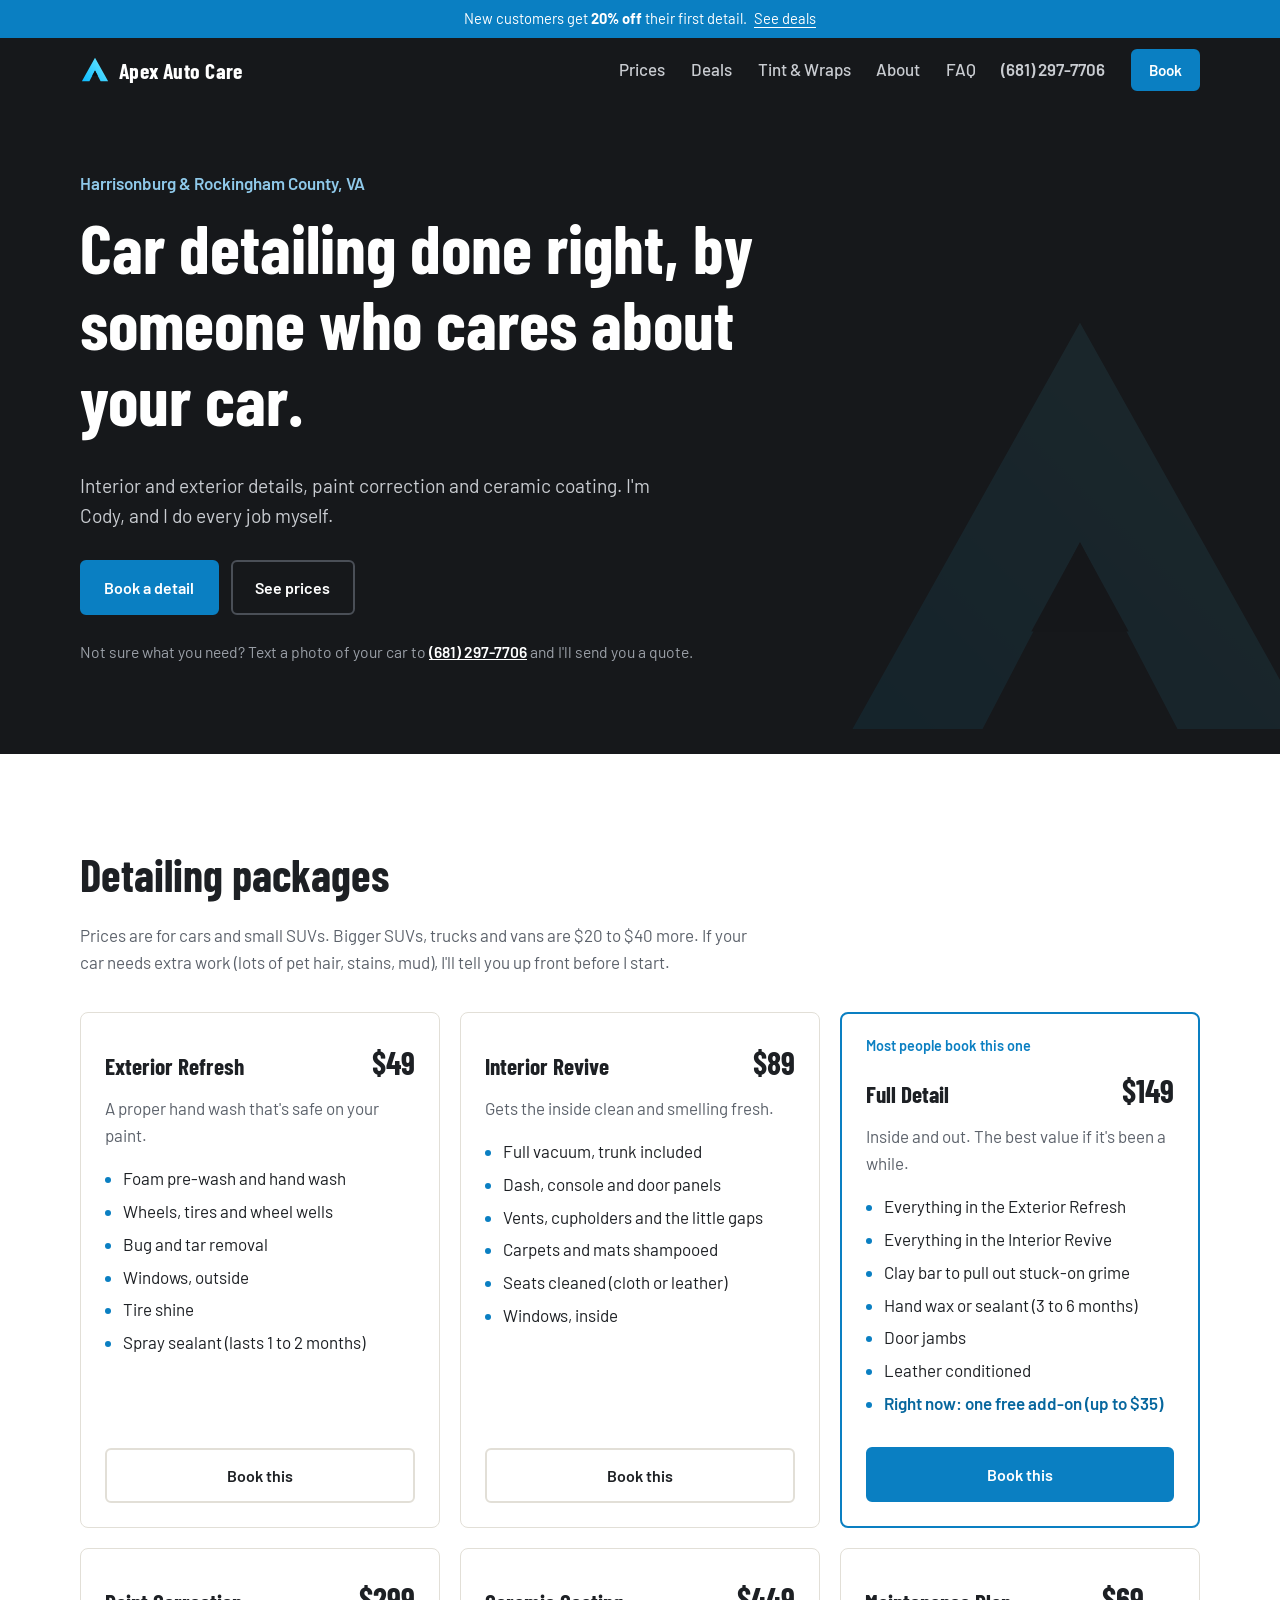
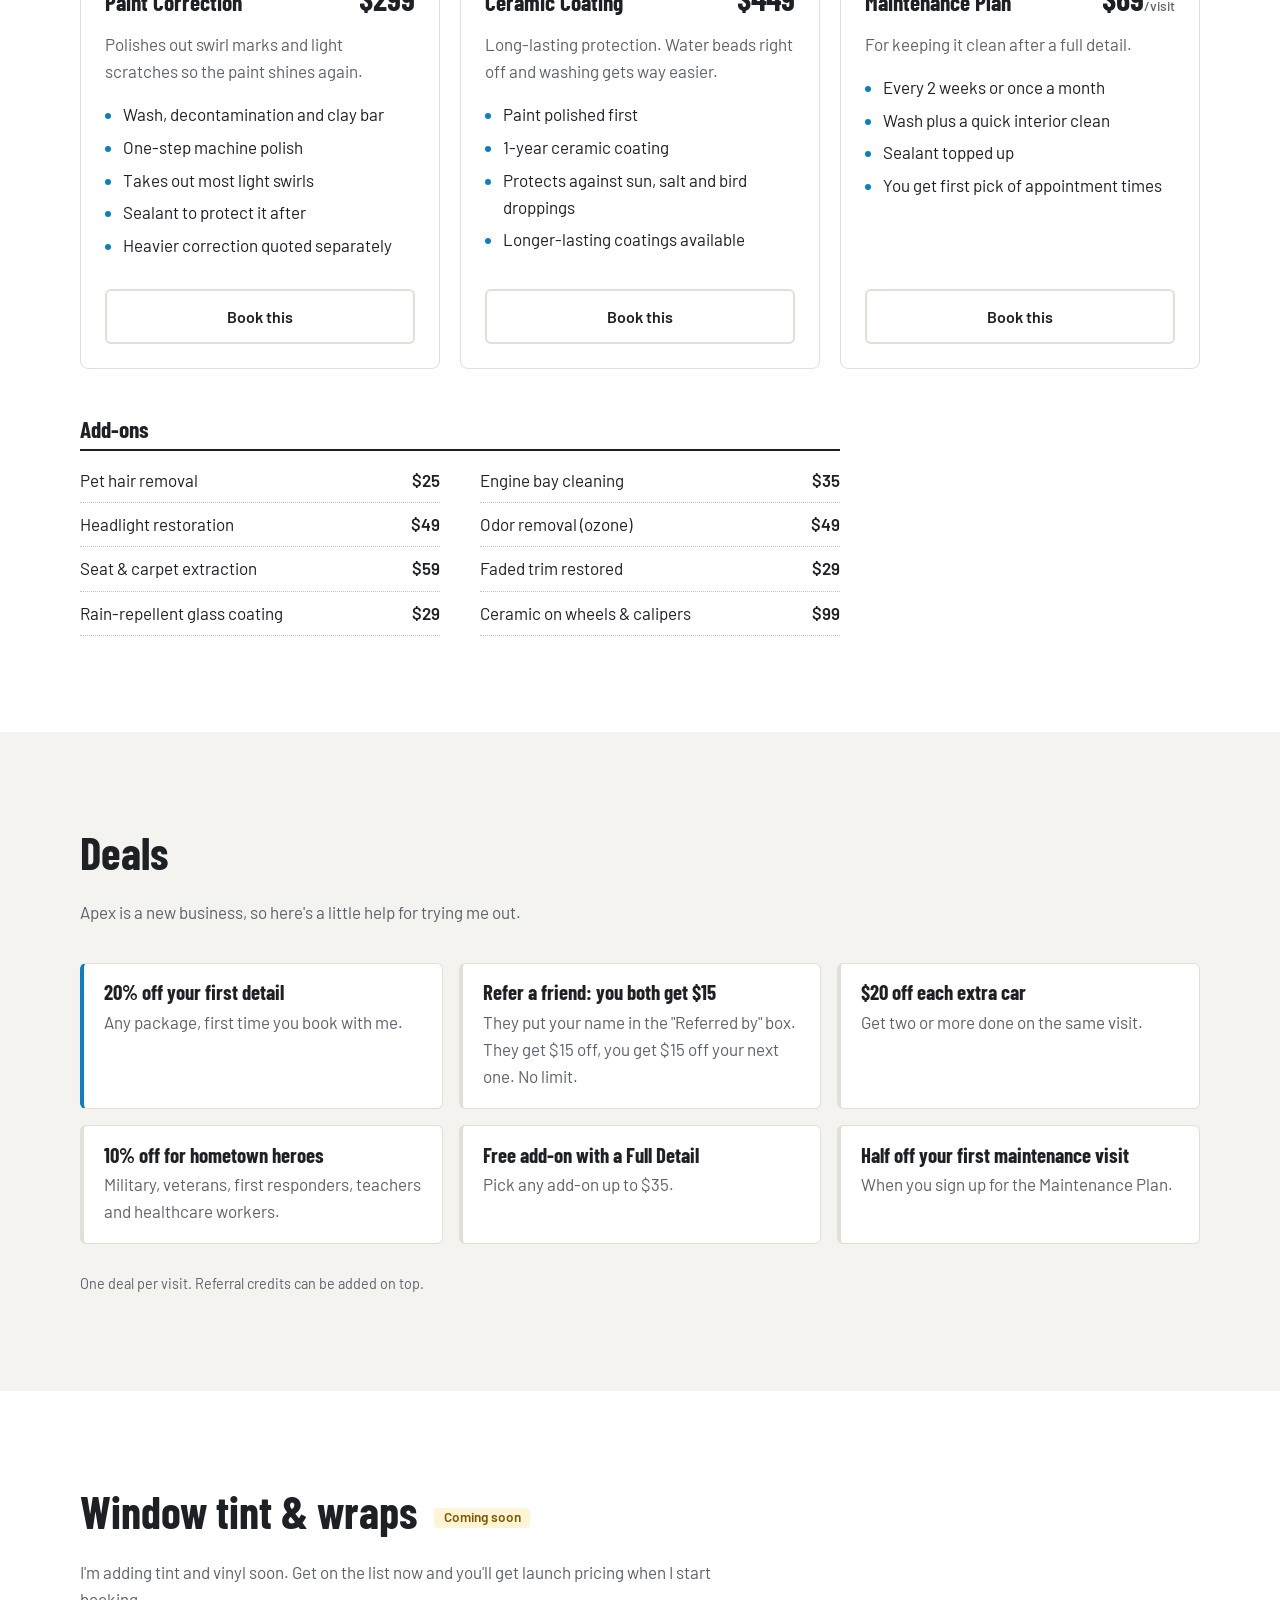
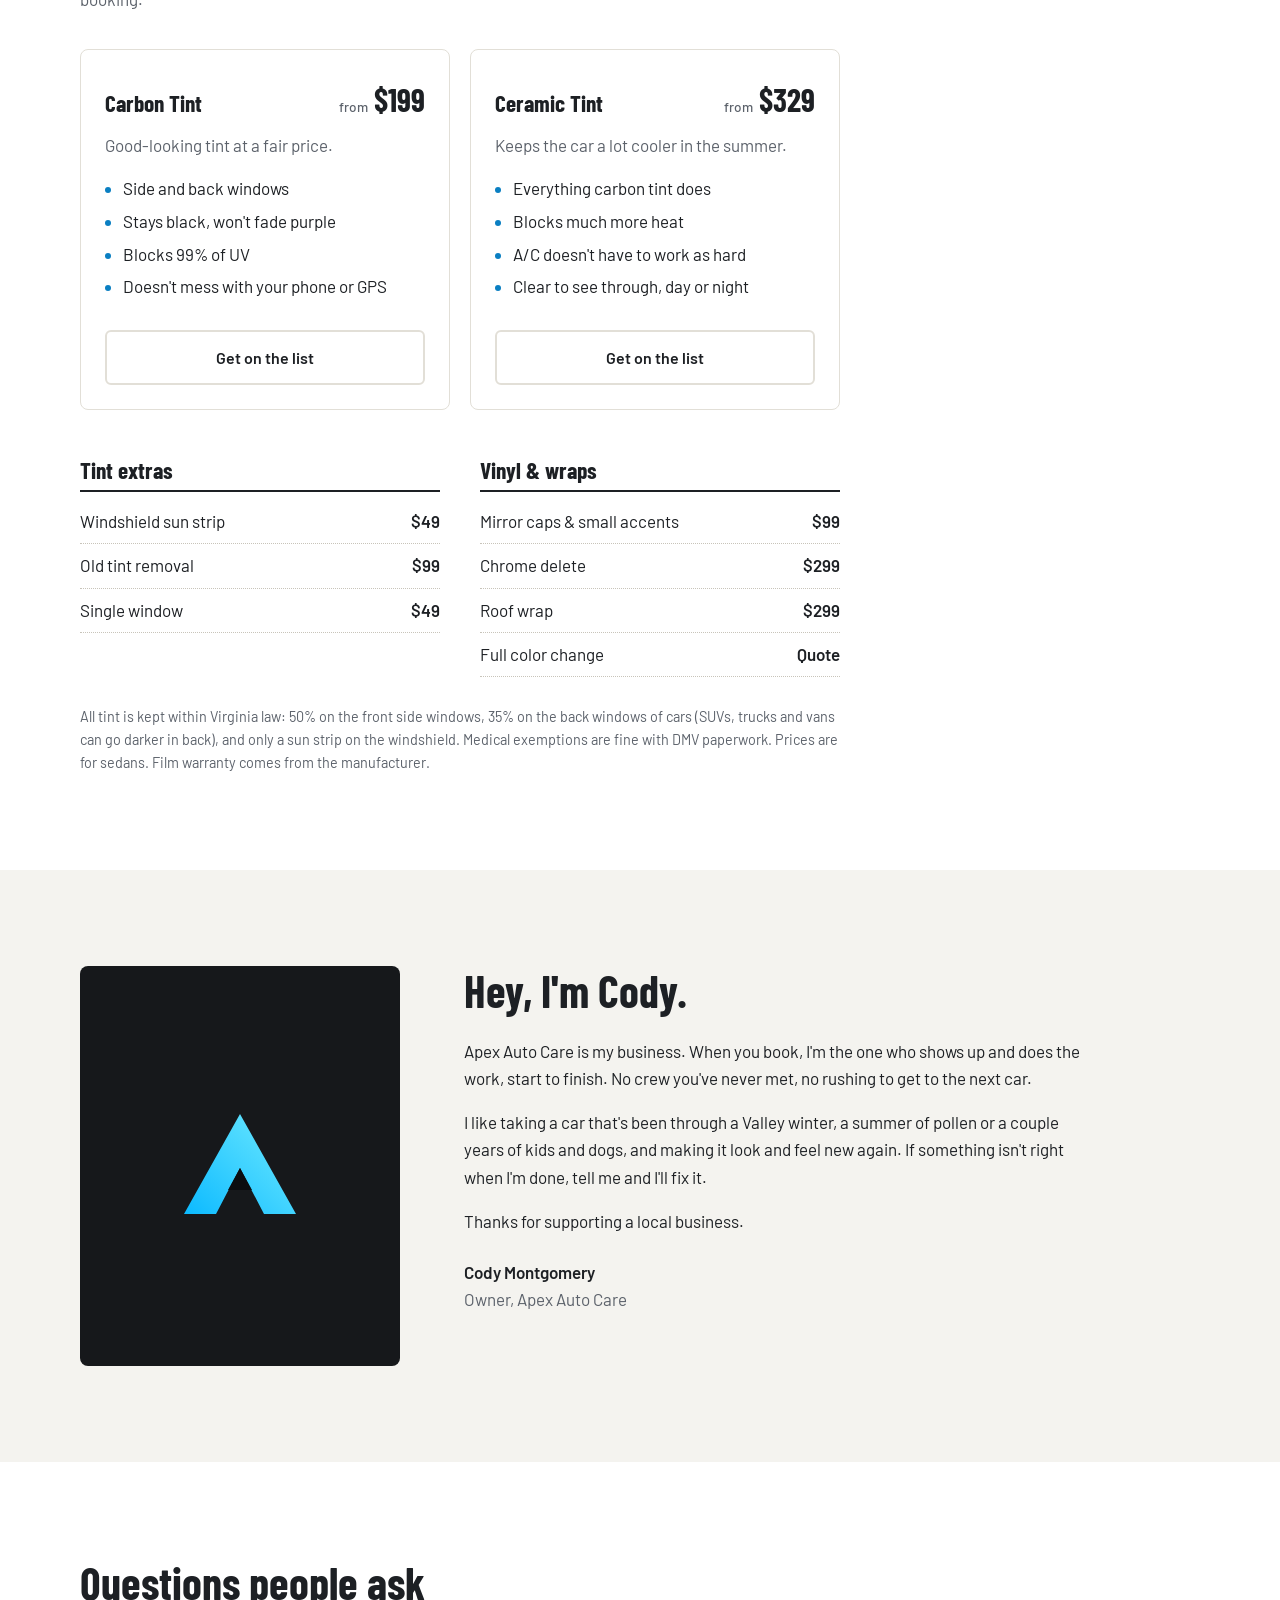
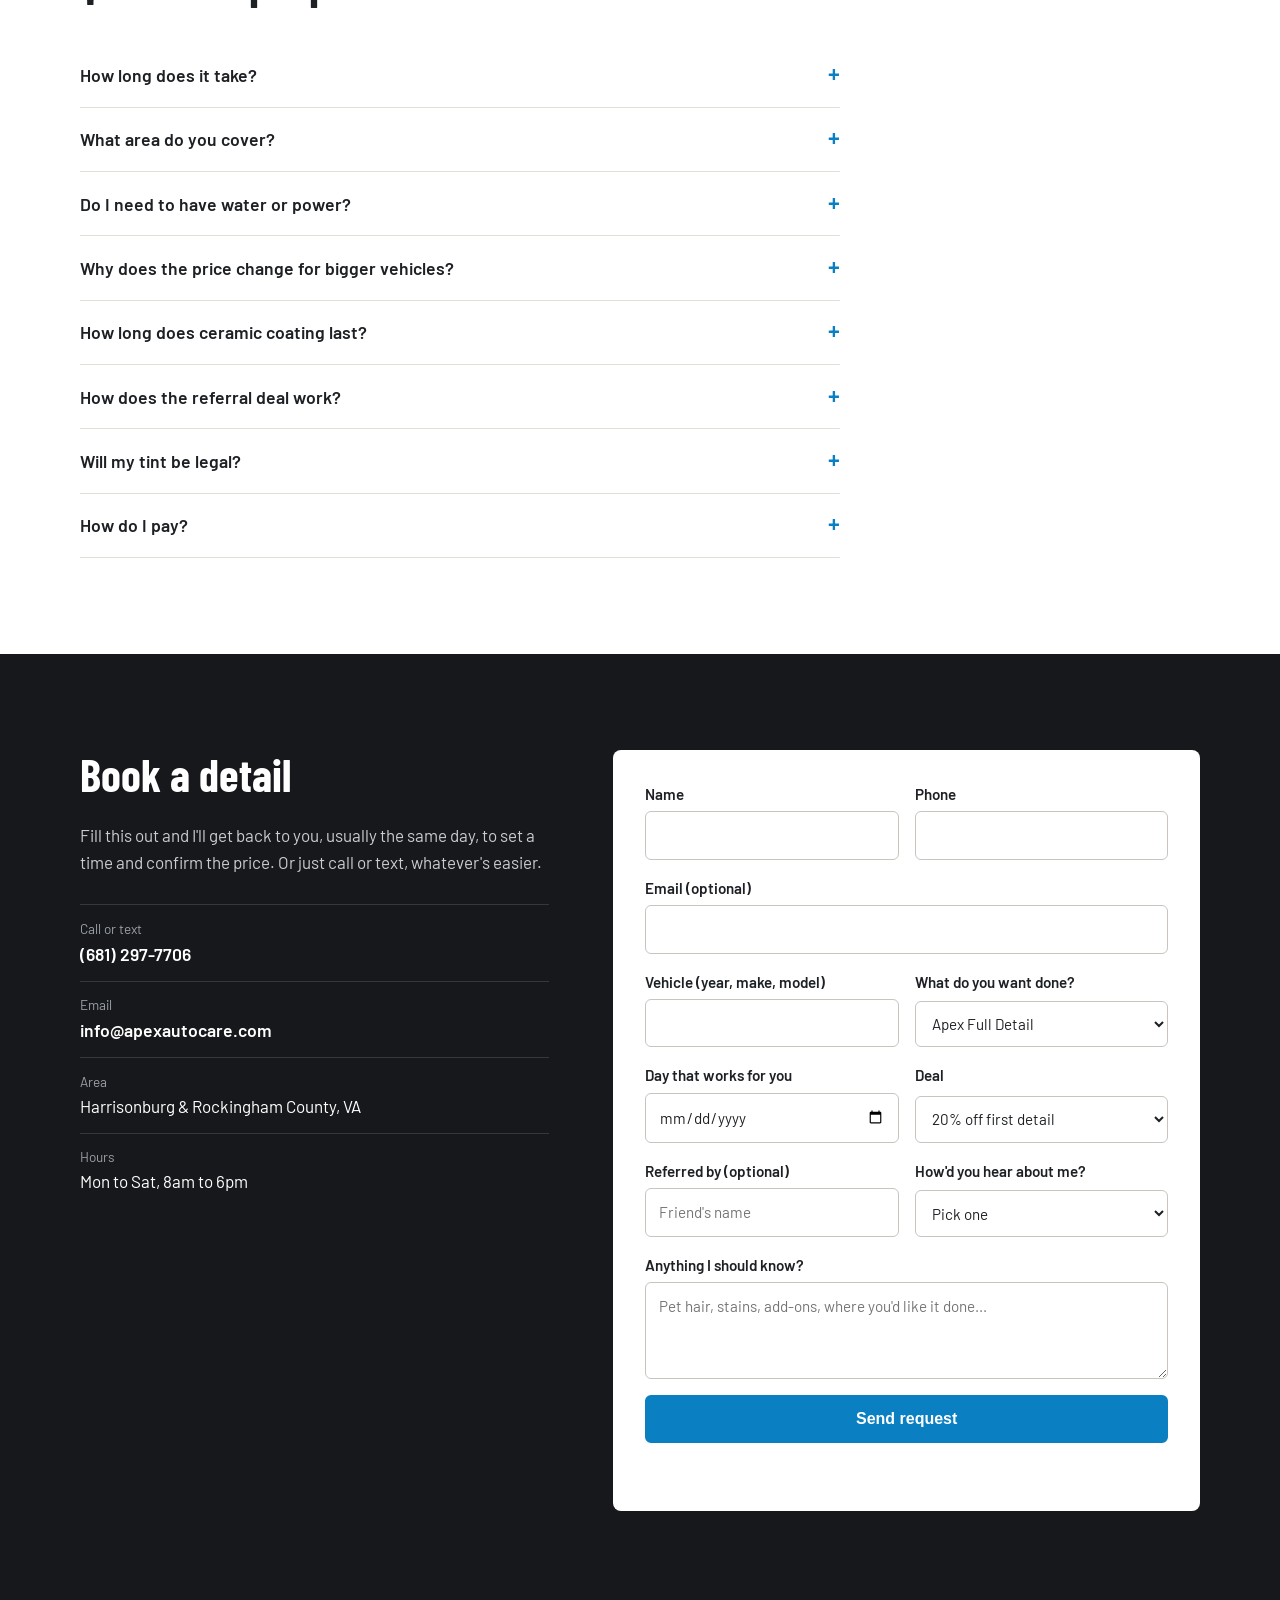
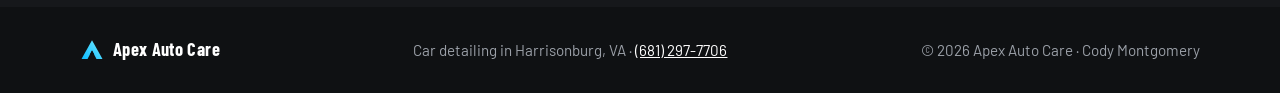
==== commit f7418132: "Redesign site to look more natural: plainer layout, local first-person copy, phone call bar Co-Autho" ====
--- a/public/index.html
+++ b/public/index.html
@@ -3,21 +3,21 @@
 <head>
   <meta charset="UTF-8" />
   <meta name="viewport" content="width=device-width, initial-scale=1.0" />
-  <title>Apex Auto Care | Auto Detailing in Harrisonburg, VA</title>
-  <meta name="description" content="Apex Auto Care — auto detailing, paint correction and ceramic coating in Harrisonburg, VA and Rockingham County. Owned and operated by Cody Montgomery. Call or text (681) 297-7706." />
-  <meta name="theme-color" content="#0b0d10" />
+  <title>Apex Auto Care | Car Detailing in Harrisonburg, VA</title>
+  <meta name="description" content="Car detailing in Harrisonburg, VA and Rockingham County. Interior and exterior details, paint correction and ceramic coating by Cody Montgomery. Call or text (681) 297-7706." />
+  <meta name="theme-color" content="#16181b" />
   <meta name="referrer" content="strict-origin-when-cross-origin" />
   <link rel="icon" href="assets/logo.svg" type="image/svg+xml" />
   <link rel="preconnect" href="https://fonts.googleapis.com" />
   <link rel="preconnect" href="https://fonts.gstatic.com" crossorigin />
-  <link href="https://fonts.googleapis.com/css2?family=Inter:wght@400;500;600;700&family=Sora:wght@600;700;800&display=swap" rel="stylesheet" />
+  <link href="https://fonts.googleapis.com/css2?family=Barlow:wght@400;500;600;700&family=Barlow+Condensed:wght@600;700&display=swap" rel="stylesheet" />
   <link rel="stylesheet" href="styles.css" />
   <script type="application/ld+json">
   {
     "@context": "https://schema.org",
     "@type": "AutoWash",
     "name": "Apex Auto Care",
-    "description": "Auto detailing, paint correction and ceramic coating.",
+    "description": "Car detailing, paint correction and ceramic coating.",
     "telephone": "+1-681-297-7706",
     "founder": { "@type": "Person", "name": "Cody Montgomery" },
     "address": { "@type": "PostalAddress", "addressLocality": "Harrisonburg", "addressRegion": "VA", "addressCountry": "US" },
@@ -28,23 +28,21 @@
 </head>
 <body>
 
-  <!-- ===== NAV ===== -->
   <header class="nav" id="nav">
-    <a href="#offers" class="promo">🎉 <strong>Grand Opening:</strong> 20% off your first detail <span class="promo__cta">See offers →</span></a>
+    <a href="#deals" class="promo">New customers get <strong>20% off</strong> their first detail. <u>See deals</u></a>
     <div class="container nav__inner">
       <a href="#top" class="logo" aria-label="Apex Auto Care home">
-        <img src="assets/logo.svg" alt="" width="34" height="34" />
-        <span>APEX <em>AUTO CARE</em></span>
+        <img src="assets/logo.svg" alt="" width="30" height="30" />
+        <span>Apex Auto Care</span>
       </a>
       <nav class="nav__links" id="navLinks" aria-label="Main">
-        <a href="#packages">Packages</a>
-        <a href="#offers">Offers</a>
-        <a href="#addons">Add-Ons</a>
+        <a href="#packages">Prices</a>
+        <a href="#deals">Deals</a>
         <a href="#tint">Tint &amp; Wraps</a>
-        <a href="#process">Process</a>
         <a href="#about">About</a>
         <a href="#faq">FAQ</a>
-        <a href="#book" class="btn btn--sm">Book Now</a>
+        <a href="tel:+16812977706" class="nav__phone">(681) 297-7706</a>
+        <a href="#book" class="btn btn--sm">Book</a>
       </nav>
       <button class="nav__toggle" id="navToggle" aria-label="Open menu" aria-expanded="false" aria-controls="navLinks">
         <span></span><span></span><span></span>
@@ -54,362 +52,291 @@
 
   <main id="top">
 
-    <!-- ===== HERO ===== -->
     <section class="hero">
-      <div class="hero__glow" aria-hidden="true"></div>
+      <img class="hero__mark" src="assets/logo.svg" alt="" aria-hidden="true" />
       <div class="container hero__inner">
-        <p class="eyebrow">Auto Detailing · Harrisonburg, VA</p>
-        <h1>Reach the <span class="accent">peak</span> of clean.</h1>
-        <p class="hero__sub">Showroom-level detailing, paint correction and ceramic protection — done right, every time. Your vehicle, at its absolute best.</p>
+        <p class="hero__place">Harrisonburg &amp; Rockingham County, VA</p>
+        <h1>Car detailing done right, by someone who cares about your car.</h1>
+        <p class="hero__sub">Interior and exterior details, paint correction and ceramic coating. I'm Cody, and I do every job myself.</p>
         <div class="hero__cta">
-          <a href="#book" class="btn">Book — 20% Off First Detail</a>
-          <a href="#packages" class="btn btn--ghost">View Packages</a>
-        </div>
-        <ul class="hero__stats">
-          <li><strong>100%</strong><span>Satisfaction focused</span></li>
-          <li><strong>Pro-grade</strong><span>Products &amp; tools</span></li>
-          <li><strong>Owner</strong><span>On every job</span></li>
-        </ul>
-      </div>
-    </section>
-
-    <!-- ===== PACKAGES ===== -->
+          <a href="#book" class="btn">Book a detail</a>
+          <a href="#packages" class="btn btn--line">See prices</a>
+        </div>
+        <p class="hero__note">Not sure what you need? Text a photo of your car to <a href="sms:+16812977706">(681) 297-7706</a> and I'll send you a quote.</p>
+      </div>
+    </section>
+
+    <!-- PACKAGES -->
     <section class="section" id="packages">
       <div class="container">
         <div class="section__head">
-          <p class="eyebrow">Packages</p>
-          <h2>Choose your level</h2>
-          <p>Prices shown are for cars &amp; small SUVs. Large SUVs, trucks &amp; minivans add $20–$40. Heavily soiled vehicles may cost extra — you'll always get the price before I start.</p>
+          <h2>Detailing packages</h2>
+          <p>Prices are for cars and small SUVs. Bigger SUVs, trucks and vans are $20 to $40 more. If your car needs extra work (lots of pet hair, stains, mud), I'll tell you up front before I start.</p>
         </div>
 
         <div class="cards">
-          <!-- Exterior -->
-          <article class="card">
-            <h3>Exterior Refresh</h3>
-            <p class="card__desc">A deep, safe wash that brings back the shine.</p>
-            <p class="price"><span class="price__from">Starting at</span> <span class="price__amt">$49</span></p>
-            <ul class="checks">
-              <li>Foam pre-wash &amp; hand wash</li>
-              <li>Wheels, tires &amp; wheel wells cleaned</li>
-              <li>Bug &amp; tar removal</li>
+          <article class="card">
+            <div class="card__top"><h3>Exterior Refresh</h3><p class="price">$49</p></div>
+            <p class="card__desc">A proper hand wash that's safe on your paint.</p>
+            <ul class="list">
+              <li>Foam pre-wash and hand wash</li>
+              <li>Wheels, tires and wheel wells</li>
+              <li>Bug and tar removal</li>
+              <li>Windows, outside</li>
               <li>Tire shine</li>
-              <li>Exterior glass cleaned</li>
-              <li>Spray sealant (1–2 months protection)</li>
-            </ul>
-            <a href="#book" class="btn btn--ghost btn--block" data-package="Exterior Refresh">Select</a>
-          </article>
-
-          <!-- Interior -->
-          <article class="card">
-            <h3>Interior Revive</h3>
-            <p class="card__desc">A clean, fresh cabin from top to bottom.</p>
-            <p class="price"><span class="price__from">Starting at</span> <span class="price__amt">$89</span></p>
-            <ul class="checks">
-              <li>Thorough vacuum incl. trunk</li>
-              <li>Dash, console &amp; door panels wiped and protected</li>
-              <li>Vents, cupholders &amp; crevices detailed</li>
-              <li>Carpet &amp; mat shampoo</li>
-              <li>Leather or cloth seat cleaning</li>
-              <li>Interior glass streak-free</li>
-            </ul>
-            <a href="#book" class="btn btn--ghost btn--block" data-package="Interior Revive">Select</a>
-          </article>
-
-          <!-- Full Detail (featured) -->
-          <article class="card card--featured">
-            <span class="badge">Most Popular</span>
-            <h3>Apex Full Detail</h3>
-            <p class="card__desc">The complete inside-and-out treatment.</p>
-            <p class="price"><span class="price__from">Starting at</span> <span class="price__amt">$149</span></p>
-            <ul class="checks">
-              <li><strong>Everything in Exterior Refresh</strong></li>
-              <li><strong>Everything in Interior Revive</strong></li>
-              <li>Clay bar decontamination</li>
-              <li>Hand-applied wax or sealant (3–6 months)</li>
-              <li>Door jambs cleaned</li>
-              <li>Leather conditioning</li>
-              <li class="bonus">Launch bonus: free add-on (up to $35 value)</li>
-            </ul>
-            <a href="#book" class="btn btn--block" data-package="Apex Full Detail">Select</a>
-          </article>
-
-          <!-- Paint Correction -->
-          <article class="card">
-            <h3>Paint Correction</h3>
-            <p class="card__desc">Removes swirls, scratches &amp; oxidation for a mirror finish.</p>
-            <p class="price"><span class="price__from">Starting at</span> <span class="price__amt">$299</span></p>
-            <ul class="checks">
-              <li>Full decon wash &amp; clay bar</li>
-              <li>Paint depth inspection</li>
-              <li>1-step machine polish (multi-step on request)</li>
-              <li>Removes most light swirls &amp; restores gloss</li>
-              <li>Paint sealant protection</li>
-            </ul>
-            <a href="#book" class="btn btn--ghost btn--block" data-package="Paint Correction">Select</a>
-          </article>
-
-          <!-- Ceramic -->
-          <article class="card">
-            <h3>Ceramic Coating</h3>
-            <p class="card__desc">Long-term protection with insane gloss &amp; water beading.</p>
-            <p class="price"><span class="price__from">Starting at</span> <span class="price__amt">$449</span></p>
-            <ul class="checks">
-              <li>Paint enhancement polish included</li>
-              <li>Professional-grade ceramic coating</li>
-              <li>1-year coating (longer options on request)</li>
-              <li>UV, chemical &amp; contaminant resistance</li>
-              <li>Easier washing, lasting shine</li>
-            </ul>
-            <a href="#book" class="btn btn--ghost btn--block" data-package="Ceramic Coating">Select</a>
-          </article>
-
-          <!-- Maintenance -->
-          <article class="card">
-            <h3>Maintenance Plan</h3>
-            <p class="card__desc">Keep it Apex-clean year-round.</p>
-            <p class="price"><span class="price__from">Per visit</span> <span class="price__amt">$69</span></p>
-            <ul class="checks">
-              <li>Bi-weekly or monthly visits</li>
-              <li>Exterior wash + interior tidy</li>
-              <li>Sealant top-up</li>
-              <li>Priority scheduling</li>
-              <li>Members-only add-on discounts</li>
-            </ul>
-            <a href="#book" class="btn btn--ghost btn--block" data-package="Maintenance Plan">Select</a>
-          </article>
-        </div>
-      </div>
-    </section>
-
-    <!-- ===== OFFERS ===== -->
-    <section class="section section--alt" id="offers">
+              <li>Spray sealant (lasts 1 to 2 months)</li>
+            </ul>
+            <a href="#book" class="btn btn--line btn--block" data-package="Exterior Refresh">Book this</a>
+          </article>
+
+          <article class="card">
+            <div class="card__top"><h3>Interior Revive</h3><p class="price">$89</p></div>
+            <p class="card__desc">Gets the inside clean and smelling fresh.</p>
+            <ul class="list">
+              <li>Full vacuum, trunk included</li>
+              <li>Dash, console and door panels</li>
+              <li>Vents, cupholders and the little gaps</li>
+              <li>Carpets and mats shampooed</li>
+              <li>Seats cleaned (cloth or leather)</li>
+              <li>Windows, inside</li>
+            </ul>
+            <a href="#book" class="btn btn--line btn--block" data-package="Interior Revive">Book this</a>
+          </article>
+
+          <article class="card card--pick">
+            <p class="card__label">Most people book this one</p>
+            <div class="card__top"><h3>Full Detail</h3><p class="price">$149</p></div>
+            <p class="card__desc">Inside and out. The best value if it's been a while.</p>
+            <ul class="list">
+              <li>Everything in the Exterior Refresh</li>
+              <li>Everything in the Interior Revive</li>
+              <li>Clay bar to pull out stuck-on grime</li>
+              <li>Hand wax or sealant (3 to 6 months)</li>
+              <li>Door jambs</li>
+              <li>Leather conditioned</li>
+              <li class="list__bonus">Right now: one free add-on (up to $35)</li>
+            </ul>
+            <a href="#book" class="btn btn--block" data-package="Apex Full Detail">Book this</a>
+          </article>
+
+          <article class="card">
+            <div class="card__top"><h3>Paint Correction</h3><p class="price">$299</p></div>
+            <p class="card__desc">Polishes out swirl marks and light scratches so the paint shines again.</p>
+            <ul class="list">
+              <li>Wash, decontamination and clay bar</li>
+              <li>One-step machine polish</li>
+              <li>Takes out most light swirls</li>
+              <li>Sealant to protect it after</li>
+              <li>Heavier correction quoted separately</li>
+            </ul>
+            <a href="#book" class="btn btn--line btn--block" data-package="Paint Correction">Book this</a>
+          </article>
+
+          <article class="card">
+            <div class="card__top"><h3>Ceramic Coating</h3><p class="price">$449</p></div>
+            <p class="card__desc">Long-lasting protection. Water beads right off and washing gets way easier.</p>
+            <ul class="list">
+              <li>Paint polished first</li>
+              <li>1-year ceramic coating</li>
+              <li>Protects against sun, salt and bird droppings</li>
+              <li>Longer-lasting coatings available</li>
+            </ul>
+            <a href="#book" class="btn btn--line btn--block" data-package="Ceramic Coating">Book this</a>
+          </article>
+
+          <article class="card">
+            <div class="card__top"><h3>Maintenance Plan</h3><p class="price">$69<small>/visit</small></p></div>
+            <p class="card__desc">For keeping it clean after a full detail.</p>
+            <ul class="list">
+              <li>Every 2 weeks or once a month</li>
+              <li>Wash plus a quick interior clean</li>
+              <li>Sealant topped up</li>
+              <li>You get first pick of appointment times</li>
+            </ul>
+            <a href="#book" class="btn btn--line btn--block" data-package="Maintenance Plan">Book this</a>
+          </article>
+        </div>
+
+        <div class="menu-block">
+          <h3>Add-ons</h3>
+          <div class="menu">
+            <p><span>Pet hair removal</span><b>$25</b></p>
+            <p><span>Engine bay cleaning</span><b>$35</b></p>
+            <p><span>Headlight restoration</span><b>$49</b></p>
+            <p><span>Odor removal (ozone)</span><b>$49</b></p>
+            <p><span>Seat &amp; carpet extraction</span><b>$59</b></p>
+            <p><span>Faded trim restored</span><b>$29</b></p>
+            <p><span>Rain-repellent glass coating</span><b>$29</b></p>
+            <p><span>Ceramic on wheels &amp; calipers</span><b>$99</b></p>
+          </div>
+        </div>
+      </div>
+    </section>
+
+    <!-- DEALS -->
+    <section class="section section--alt" id="deals">
       <div class="container">
         <div class="section__head">
-          <p class="eyebrow">Offers</p>
-          <h2>Launch specials &amp; rewards</h2>
-          <p>Apex Auto Care is new — and I'm earning every customer. Here's how to save.</p>
-        </div>
-        <div class="offers">
-          <article class="offer offer--hot">
-            <span class="offer__tag">Limited time</span>
-            <h3>20% Off Your First Detail</h3>
-            <p>Grand opening special on any package for first-time customers.</p>
-          </article>
-          <article class="offer">
-            <span class="offer__tag">Full Detail</span>
-            <h3>Free Add-On</h3>
-            <p>Book an Apex Full Detail and pick any add-on up to $35 — free.</p>
-          </article>
-          <article class="offer">
-            <span class="offer__tag">Referrals</span>
-            <h3>Give $15, Get $15</h3>
-            <p>Send a friend my way. They get $15 off, and you get $15 off your next detail. No limit.</p>
-          </article>
-          <article class="offer">
-            <span class="offer__tag">Multi-car</span>
-            <h3>$20 Off Each Extra Vehicle</h3>
-            <p>Get two or more vehicles done on the same visit and save on every extra one.</p>
-          </article>
-          <article class="offer">
-            <span class="offer__tag">Thank you</span>
-            <h3>10% Hometown Hero Discount</h3>
-            <p>For military, veterans, first responders, teachers &amp; healthcare workers.</p>
-          </article>
-          <article class="offer">
-            <span class="offer__tag">Members</span>
-            <h3>First Maintenance Visit 50% Off</h3>
-            <p>Start a bi-weekly or monthly Maintenance Plan and your first visit is half price.</p>
-          </article>
-        </div>
-        <p class="offers__fine">One discount per visit (referral credits can be combined). Mention the offer when booking.</p>
-      </div>
-    </section>
-
-    <!-- ===== ADD-ONS ===== -->
-    <section class="section" id="addons">
+          <h2>Deals</h2>
+          <p>Apex is a new business, so here's a little help for trying me out.</p>
+        </div>
+        <div class="deals">
+          <div class="deal deal--main">
+            <h3>20% off your first detail</h3>
+            <p>Any package, first time you book with me.</p>
+          </div>
+          <div class="deal">
+            <h3>Refer a friend: you both get $15</h3>
+            <p>They put your name in the "Referred by" box. They get $15 off, you get $15 off your next one. No limit.</p>
+          </div>
+          <div class="deal">
+            <h3>$20 off each extra car</h3>
+            <p>Get two or more done on the same visit.</p>
+          </div>
+          <div class="deal">
+            <h3>10% off for hometown heroes</h3>
+            <p>Military, veterans, first responders, teachers and healthcare workers.</p>
+          </div>
+          <div class="deal">
+            <h3>Free add-on with a Full Detail</h3>
+            <p>Pick any add-on up to $35.</p>
+          </div>
+          <div class="deal">
+            <h3>Half off your first maintenance visit</h3>
+            <p>When you sign up for the Maintenance Plan.</p>
+          </div>
+        </div>
+        <p class="fine">One deal per visit. Referral credits can be added on top.</p>
+      </div>
+    </section>
+
+    <!-- TINT & WRAPS (remove the "coming soon" tag and change the button text once booking opens) -->
+    <section class="section" id="tint">
       <div class="container">
         <div class="section__head">
-          <p class="eyebrow">Add-Ons</p>
-          <h2>Customize your detail</h2>
-        </div>
-        <div class="addons">
-          <div class="addon"><span>Pet hair removal</span><span class="price__amt">$25</span></div>
-          <div class="addon"><span>Engine bay cleaning</span><span class="price__amt">$35</span></div>
-          <div class="addon"><span>Headlight restoration</span><span class="price__amt">$49</span></div>
-          <div class="addon"><span>Odor elimination / ozone</span><span class="price__amt">$49</span></div>
-          <div class="addon"><span>Seat &amp; carpet extraction</span><span class="price__amt">$59</span></div>
-          <div class="addon"><span>Trim restoration</span><span class="price__amt">$29</span></div>
-          <div class="addon"><span>Glass water-repellent coating</span><span class="price__amt">$29</span></div>
-          <div class="addon"><span>Wheel &amp; caliper ceramic</span><span class="price__amt">$99</span></div>
-        </div>
-      </div>
-    </section>
-
-    <!-- ===== TINT & WRAPS ===== -->
-    <!-- Remove the .soon badge and the "coming soon" line below once Cody is trained and booking tint/wrap jobs -->
-    <section class="section section--alt" id="tint">
+          <h2>Window tint &amp; wraps <span class="soon">Coming soon</span></h2>
+          <p>I'm adding tint and vinyl soon. Get on the list now and you'll get launch pricing when I start booking.</p>
+        </div>
+
+        <div class="cards cards--two">
+          <article class="card">
+            <div class="card__top"><h3>Carbon Tint</h3><p class="price"><small>from</small> $199</p></div>
+            <p class="card__desc">Good-looking tint at a fair price.</p>
+            <ul class="list">
+              <li>Side and back windows</li>
+              <li>Stays black, won't fade purple</li>
+              <li>Blocks 99% of UV</li>
+              <li>Doesn't mess with your phone or GPS</li>
+            </ul>
+            <a href="#book" class="btn btn--line btn--block" data-package="Window Tint">Get on the list</a>
+          </article>
+          <article class="card">
+            <div class="card__top"><h3>Ceramic Tint</h3><p class="price"><small>from</small> $329</p></div>
+            <p class="card__desc">Keeps the car a lot cooler in the summer.</p>
+            <ul class="list">
+              <li>Everything carbon tint does</li>
+              <li>Blocks much more heat</li>
+              <li>A/C doesn't have to work as hard</li>
+              <li>Clear to see through, day or night</li>
+            </ul>
+            <a href="#book" class="btn btn--line btn--block" data-package="Window Tint">Get on the list</a>
+          </article>
+        </div>
+
+        <div class="menu-row">
+          <div class="menu-block">
+            <h3>Tint extras</h3>
+            <div class="menu">
+              <p><span>Windshield sun strip</span><b>$49</b></p>
+              <p><span>Old tint removal</span><b>$99</b></p>
+              <p><span>Single window</span><b>$49</b></p>
+            </div>
+          </div>
+          <div class="menu-block">
+            <h3>Vinyl &amp; wraps</h3>
+            <div class="menu">
+              <p><span>Mirror caps &amp; small accents</span><b>$99</b></p>
+              <p><span>Chrome delete</span><b>$299</b></p>
+              <p><span>Roof wrap</span><b>$299</b></p>
+              <p><span>Full color change</span><b>Quote</b></p>
+            </div>
+          </div>
+        </div>
+
+        <p class="fine">All tint is kept within Virginia law: 50% on the front side windows, 35% on the back windows of cars (SUVs, trucks and vans can go darker in back), and only a sun strip on the windshield. Medical exemptions are fine with DMV paperwork. Prices are for sedans. Film warranty comes from the manufacturer.</p>
+      </div>
+    </section>
+
+    <!-- ABOUT -->
+    <section class="section section--alt" id="about">
+      <div class="container about">
+        <div class="about__photo">
+          <!-- Swap this for a real photo of Cody: <img src="assets/cody.jpg" alt="Cody Montgomery"> -->
+          <img src="assets/logo.svg" alt="" />
+        </div>
+        <div>
+          <h2>Hey, I'm Cody.</h2>
+          <p>Apex Auto Care is my business. When you book, I'm the one who shows up and does the work, start to finish. No crew you've never met, no rushing to get to the next car.</p>
+          <p>I like taking a car that's been through a Valley winter, a summer of pollen or a couple years of kids and dogs, and making it look and feel new again. If something isn't right when I'm done, tell me and I'll fix it.</p>
+          <p>Thanks for supporting a local business.</p>
+          <p class="about__sign">Cody Montgomery<br /><span>Owner, Apex Auto Care</span></p>
+        </div>
+      </div>
+    </section>
+
+    <!-- FAQ -->
+    <section class="section" id="faq">
       <div class="container">
         <div class="section__head">
-          <p class="eyebrow">Tint &amp; Wraps <span class="soon">Coming Soon</span></p>
-          <h2>Window tint &amp; vinyl</h2>
-          <p>Cooler cabin, more privacy, and a custom look. Join the list now and get <strong>launch pricing</strong> when booking opens.</p>
-        </div>
-
-        <div class="cards cards--two">
-          <article class="card">
-            <h3>Carbon Tint</h3>
-            <p class="card__desc">Great-looking, durable tint at a smart price.</p>
-            <p class="price"><span class="price__from">Starting at</span> <span class="price__amt">$199</span></p>
-            <ul class="checks">
-              <li>Side &amp; rear windows</li>
-              <li>Matte, true-black look — won't turn purple</li>
-              <li>Blocks 99% of UV rays</li>
-              <li>No interference with phone, GPS or radio</li>
-              <li>Manufacturer film warranty*</li>
-            </ul>
-            <a href="#book" class="btn btn--ghost btn--block" data-package="Window Tint">Join the List</a>
-          </article>
-          <article class="card card--featured">
-            <span class="badge">Best Heat Rejection</span>
-            <h3>Ceramic Tint</h3>
-            <p class="card__desc">Premium film that keeps you noticeably cooler.</p>
-            <p class="price"><span class="price__from">Starting at</span> <span class="price__amt">$329</span></p>
-            <ul class="checks">
-              <li><strong>Everything in Carbon Tint</strong></li>
-              <li>Superior infrared heat rejection</li>
-              <li>Cooler cabin, less A/C strain</li>
-              <li>Crystal-clear visibility day &amp; night</li>
-              <li>Manufacturer film warranty*</li>
-            </ul>
-            <a href="#book" class="btn btn--block" data-package="Window Tint">Join the List</a>
-          </article>
-        </div>
-
-        <div class="tint-grid">
-          <div>
-            <h3 class="mini-head">Tint extras</h3>
-            <div class="addon"><span>Windshield sun strip</span><span class="price__amt">$49</span></div>
-            <div class="addon"><span>Old tint removal</span><span class="price__amt">$99</span></div>
-            <div class="addon"><span>Single window / replacement</span><span class="price__amt">$49</span></div>
-          </div>
-          <div>
-            <h3 class="mini-head">Vinyl &amp; wraps</h3>
-            <div class="addon"><span>Mirror caps / small accents</span><span class="price__amt">$99</span></div>
-            <div class="addon"><span>Chrome delete (window trim)</span><span class="price__amt">$299</span></div>
-            <div class="addon"><span>Roof wrap (gloss or satin black)</span><span class="price__amt">$299</span></div>
-            <div class="addon"><span>Full color-change wrap</span><span class="price__amt">Quote</span></div>
-          </div>
-        </div>
-
-        <p class="legal">✔ All tint installed to <strong>Virginia legal limits</strong>: front side windows 50%; rear side &amp; back glass 35% on cars (any shade on SUVs, trucks &amp; vans); windshield above the AS-1 line only. Medical exemptions honored with valid DMV authorization. Prices for standard sedans; trucks, SUVs &amp; coupes may vary. *Warranty terms set by the film manufacturer.</p>
-      </div>
-    </section>
-
-    <!-- ===== PROCESS ===== -->
-    <section class="section" id="process">
-      <div class="container">
-        <div class="section__head">
-          <p class="eyebrow">How It Works</p>
-          <h2>Simple from start to shine</h2>
-        </div>
-        <ol class="steps">
-          <li><span class="steps__num">01</span><h3>Book</h3><p>Pick your package and a time that works for you.</p></li>
-          <li><span class="steps__num">02</span><h3>Inspect</h3><p>We walk around your vehicle and confirm exactly what it needs.</p></li>
-          <li><span class="steps__num">03</span><h3>Detail</h3><p>Meticulous work with professional products and techniques.</p></li>
-          <li><span class="steps__num">04</span><h3>Enjoy</h3><p>Final walkthrough together — you leave only when it's perfect.</p></li>
-        </ol>
-      </div>
-    </section>
-
-    <!-- ===== GALLERY ===== -->
-    <section class="section section--alt" id="gallery">
-      <div class="container">
-        <div class="section__head">
-          <p class="eyebrow">Our Work</p>
-          <h2>Results that speak</h2>
-          <p>Before &amp; after photos coming soon.</p>
-        </div>
-        <!-- Replace each .gallery__item with <img src="assets/photo.jpg" alt="..."> -->
-        <div class="gallery">
-          <div class="gallery__item"><span>Before / After</span></div>
-          <div class="gallery__item"><span>Paint Correction</span></div>
-          <div class="gallery__item"><span>Interior</span></div>
-          <div class="gallery__item"><span>Ceramic Coating</span></div>
-        </div>
-      </div>
-    </section>
-
-    <!-- ===== ABOUT ===== -->
-    <section class="section" id="about">
-      <div class="container about">
-        <div class="about__img" aria-hidden="true">
-          <img src="assets/logo.svg" alt="" />
-        </div>
-        <div>
-          <p class="eyebrow">About</p>
-          <h2>Built on detail. Driven by pride.</h2>
-          <p>Hi, I'm <strong>Cody Montgomery</strong>, owner of Apex Auto Care. I started detailing because I love seeing a vehicle transform — and seeing the look on an owner's face when they get it back.</p>
-          <p>Every car gets my full attention, the right products, and the patience to do the job properly. No shortcuts, no rushed work — just results you can see and feel.</p>
-          <a href="#book" class="btn">Work With Me</a>
-        </div>
-      </div>
-    </section>
-
-    <!-- ===== FAQ ===== -->
-    <section class="section section--alt" id="faq">
-      <div class="container container--narrow">
-        <div class="section__head">
-          <p class="eyebrow">FAQ</p>
-          <h2>Common questions</h2>
-        </div>
-        <details>
-          <summary>How long does a detail take?</summary>
-          <p>Most exterior or interior packages take 1–3 hours. A full detail typically takes 3–5 hours, and paint correction or ceramic coating can take a full day or more.</p>
-        </details>
-        <details>
-          <summary>What area do you serve?</summary>
-          <p>Harrisonburg and the surrounding Rockingham County area. Not sure if you're covered? Call or text (681) 297-7706.</p>
-        </details>
-        <details>
-          <summary>Do I need to provide water or power?</summary>
-          <p>Let us know your setup when booking and we'll confirm what's needed for your location.</p>
-        </details>
-        <details>
-          <summary>Why does price vary by vehicle?</summary>
-          <p>Larger vehicles and those with heavy dirt, pet hair, or stains take more time and product. We'll always confirm the price before starting.</p>
+          <h2>Questions people ask</h2>
+        </div>
+        <details>
+          <summary>How long does it take?</summary>
+          <p>An exterior or interior is usually 1 to 3 hours. A full detail is around 3 to 5. Paint correction and ceramic coating can take most of a day.</p>
+        </details>
+        <details>
+          <summary>What area do you cover?</summary>
+          <p>Harrisonburg and the rest of Rockingham County. If you're a little outside that, text me and ask.</p>
+        </details>
+        <details>
+          <summary>Do I need to have water or power?</summary>
+          <p>Let me know what you've got when you book and I'll tell you what I need.</p>
+        </details>
+        <details>
+          <summary>Why does the price change for bigger vehicles?</summary>
+          <p>More surface, more seats, more time. Really dirty cars take longer too. You'll always know the price before I start.</p>
         </details>
         <details>
           <summary>How long does ceramic coating last?</summary>
-          <p>Depending on the coating chosen and how it's maintained, 1 to 5+ years.</p>
-        </details>
-        <details>
-          <summary>How does the referral reward work?</summary>
-          <p>When someone books and puts your name in the "Referred by" box, they get $15 off and you get a $15 credit toward your next detail. Credits stack — refer three friends, save $45.</p>
-        </details>
-        <details>
-          <summary>Is your window tint legal in Virginia?</summary>
-          <p>Yes. Every install follows Virginia law: at least 50% light on front side windows, 35% on rear windows of cars (SUVs, trucks and vans can go darker in the back), and windshield tint only above the AS-1 line. I'll help you pick a shade that looks great and keeps you legal.</p>
-        </details>
-        <details>
-          <summary>What forms of payment do you accept?</summary>
-          <p>Cash, card and common payment apps. Payment is due when the job is complete.</p>
-        </details>
-      </div>
-    </section>
-
-    <!-- ===== BOOK / CONTACT ===== -->
-    <section class="section" id="book">
+          <p>The one I offer is rated for about a year. Longer-lasting coatings are available if you want them. How you wash the car makes a big difference too, and I'll show you how.</p>
+        </details>
+        <details>
+          <summary>How does the referral deal work?</summary>
+          <p>Your friend puts your name in the "Referred by" box when they book. They get $15 off, and you get $15 off your next detail. Refer three people, save $45.</p>
+        </details>
+        <details>
+          <summary>Will my tint be legal?</summary>
+          <p>Yes. I only install shades that meet Virginia law, and I'll help you pick one that looks good and won't get you pulled over.</p>
+        </details>
+        <details>
+          <summary>How do I pay?</summary>
+          <p>Cash, card or the usual payment apps. You pay when the job's done.</p>
+        </details>
+      </div>
+    </section>
+
+    <!-- BOOK -->
+    <section class="section section--dark" id="book">
       <div class="container book">
         <div>
-          <p class="eyebrow">Book Now</p>
-          <h2>Ready to reach the Apex?</h2>
-          <p>Send a request and I'll get back to you to confirm your time and price.</p>
+          <h2>Book a detail</h2>
+          <p>Fill this out and I'll get back to you, usually the same day, to set a time and confirm the price. Or just call or text, whatever's easier.</p>
           <ul class="contact">
-            <!-- TODO: replace placeholders with real info -->
-            <li><span>Call or Text</span><a href="tel:+16812977706">(681) 297-7706</a></li>
+            <li><span>Call or text</span><a href="tel:+16812977706">(681) 297-7706</a></li>
+            <!-- TODO: real email -->
             <li><span>Email</span><a href="mailto:info@apexautocare.com">info@apexautocare.com</a></li>
-            <li><span>Service Area</span>Harrisonburg &amp; Rockingham County, VA</li>
-            <li><span>Hours</span>Mon–Sat · 8am–6pm</li>
+            <li><span>Area</span>Harrisonburg &amp; Rockingham County, VA</li>
+            <li><span>Hours</span>Mon to Sat, 8am to 6pm</li>
           </ul>
         </div>
 
@@ -419,10 +346,10 @@
             <label>Name<input type="text" name="name" required maxlength="80" autocomplete="name" /></label>
             <label>Phone<input type="tel" name="phone" required maxlength="20" pattern="[0-9 \(\)\.\+\-]{7,20}" autocomplete="tel" /></label>
           </div>
-          <label>Email<input type="email" name="email" maxlength="120" autocomplete="email" /></label>
+          <label>Email (optional)<input type="email" name="email" maxlength="120" autocomplete="email" /></label>
           <div class="form__row">
-            <label>Vehicle (year / make / model)<input type="text" name="vehicle" required maxlength="80" /></label>
-            <label>Package
+            <label>Vehicle (year, make, model)<input type="text" name="vehicle" required maxlength="80" /></label>
+            <label>What do you want done?
               <select name="package" id="packageSelect">
                 <option>Exterior Refresh</option>
                 <option>Interior Revive</option>
@@ -437,13 +364,13 @@
             </label>
           </div>
           <div class="form__row">
-            <label>Preferred date<input type="date" name="date" /></label>
-            <label>Offer
+            <label>Day that works for you<input type="date" name="date" /></label>
+            <label>Deal
               <select name="offer">
                 <option>20% off first detail</option>
                 <option>Free add-on (Full Detail)</option>
                 <option>Multi-car discount</option>
-                <option>Hometown Hero 10%</option>
+                <option>Hometown hero 10%</option>
                 <option>Maintenance first visit 50%</option>
                 <option>None</option>
               </select>
@@ -451,41 +378,48 @@
           </div>
           <div class="form__row">
             <label>Referred by (optional)<input type="text" name="referred_by" maxlength="80" placeholder="Friend's name" /></label>
-            <label>How did you hear about us?
+            <label>How'd you hear about me?
               <select name="source">
-                <option value="">Select…</option>
-                <option>Friend / family</option>
+                <option value="">Pick one</option>
+                <option>Friend or family</option>
                 <option>Facebook</option>
                 <option>Instagram</option>
                 <option>TikTok</option>
                 <option>Google</option>
                 <option>Nextdoor</option>
-                <option>Flyer / business card</option>
+                <option>Flyer or business card</option>
                 <option>Saw you working</option>
                 <option>Other</option>
               </select>
             </label>
           </div>
-          <label>Notes<textarea name="notes" rows="3" maxlength="1000" placeholder="Pet hair, stains, add-ons…"></textarea></label>
+          <label>Anything I should know?<textarea name="notes" rows="3" maxlength="1000" placeholder="Pet hair, stains, add-ons, where you'd like it done..."></textarea></label>
           <!-- Spam honeypot: hidden from people, bots fill it in. "_gotcha" is the field name Formspree checks. -->
           <div class="hp" aria-hidden="true"><label>Leave blank<input type="text" name="_gotcha" tabindex="-1" autocomplete="off" /></label></div>
-          <button type="submit" class="btn btn--block">Request Appointment</button>
+          <button type="submit" class="btn btn--block">Send request</button>
           <p class="form__msg" id="formMsg" role="status"></p>
         </form>
       </div>
     </section>
   </main>
 
-  <!-- ===== FOOTER ===== -->
   <footer class="footer">
     <div class="container footer__inner">
       <a href="#top" class="logo">
-        <img src="assets/logo.svg" alt="" width="28" height="28" />
-        <span>APEX <em>AUTO CARE</em></span>
+        <img src="assets/logo.svg" alt="" width="24" height="24" />
+        <span>Apex Auto Care</span>
       </a>
-      <p>&copy; <span id="year"></span> Apex Auto Care · Owned by Cody Montgomery</p>
+      <p>Car detailing in Harrisonburg, VA · <a href="tel:+16812977706">(681) 297-7706</a></p>
+      <p>&copy; <span id="year"></span> Apex Auto Care · Cody Montgomery</p>
     </div>
   </footer>
+
+  <!-- Phone-only quick contact bar -->
+  <div class="callbar">
+    <a href="tel:+16812977706">Call</a>
+    <a href="sms:+16812977706">Text</a>
+    <a href="#book">Book</a>
+  </div>
 
   <script src="script.js"></script>
 </body>
--- a/public/styles.css
+++ b/public/styles.css
@@ -1,276 +1,206 @@
-/* ===== Apex Auto Care — theme tokens ===== */
+/* Apex Auto Care */
 :root {
-  --bg: #0b0d10;
-  --bg-alt: #111419;
-  --card: #151920;
-  --line: #232833;
-  --text: #e8ecf2;
-  --muted: #8b93a3;
-  --accent: #00b4ff;
-  --accent-2: #7cf0ff;
-  --radius: 16px;
-  --font: "Inter", system-ui, sans-serif;
-  --font-head: "Sora", "Inter", sans-serif;
+  --ink: #16181b;
+  --ink-2: #22252a;
+  --paper: #ffffff;
+  --paper-2: #f4f3ef;
+  --line: #e2dfd7;
+  --text: #1d2024;
+  --muted: #5c626b;
+  --brand: #0a7fc2;
+  --brand-dark: #07679e;
+  --radius: 8px;
+  --body: "Barlow", system-ui, sans-serif;
+  --head: "Barlow Condensed", "Barlow", sans-serif;
 }
 
 *, *::before, *::after { box-sizing: border-box; }
-html { scroll-behavior: smooth; scroll-padding-top: 80px; }
+html { scroll-behavior: smooth; scroll-padding-top: 76px; }
 body {
-  margin: 0;
-  background: var(--bg);
-  color: var(--text);
-  font-family: var(--font);
-  line-height: 1.6;
-  -webkit-font-smoothing: antialiased;
-  overflow-x: hidden;
+  margin: 0; background: var(--paper); color: var(--text);
+  font-family: var(--body); font-size: 17px; line-height: 1.6;
+  -webkit-font-smoothing: antialiased; overflow-x: hidden;
 }
 img { max-width: 100%; display: block; }
-a { color: inherit; text-decoration: none; }
-h1, h2, h3 { font-family: var(--font-head); line-height: 1.15; margin: 0 0 .5em; }
-h2 { font-size: clamp(1.8rem, 4vw, 2.6rem); }
-h3 { font-size: 1.2rem; }
+a { color: inherit; }
+h1, h2, h3 { font-family: var(--head); font-weight: 700; line-height: 1.1; margin: 0 0 .5em; }
+h2 { font-size: clamp(2rem, 4.5vw, 2.8rem); }
+h3 { font-size: 1.45rem; }
 p { margin: 0 0 1em; }
 
-.container { width: min(1180px, 100% - 32px); margin-inline: auto; }
+.container { width: min(1120px, 100% - 32px); margin-inline: auto; }
 .container--narrow { width: min(760px, 100% - 32px); }
-.accent {
-  background: linear-gradient(90deg, var(--accent), var(--accent-2));
-  -webkit-background-clip: text; background-clip: text; color: transparent;
-}
-.eyebrow {
-  color: var(--accent); font-weight: 600; font-size: .8rem;
-  letter-spacing: .18em; text-transform: uppercase; margin-bottom: .75rem;
-}
-
-/* ===== Buttons ===== */
+
+/* Buttons */
 .btn {
   display: inline-flex; align-items: center; justify-content: center;
-  padding: .9rem 1.6rem; border-radius: 999px; border: 1px solid transparent;
-  background: linear-gradient(90deg, var(--accent), var(--accent-2));
-  color: #001018; font-weight: 700; font-size: .95rem; cursor: pointer;
-  transition: transform .2s, box-shadow .2s, background .2s;
-}
-.btn:hover { transform: translateY(-2px); box-shadow: 0 10px 30px -10px var(--accent); }
-.btn--ghost { background: transparent; color: var(--text); border-color: var(--line); }
-.btn--ghost:hover { border-color: var(--accent); box-shadow: none; }
-.btn--sm { padding: .55rem 1.1rem; font-size: .85rem; }
+  padding: .8rem 1.4rem; border-radius: 6px; border: 2px solid var(--brand);
+  background: var(--brand); color: #fff; font-weight: 600; font-size: 1rem;
+  text-decoration: none; cursor: pointer; transition: background .15s, border-color .15s, color .15s;
+}
+.btn:hover { background: var(--brand-dark); border-color: var(--brand-dark); }
+.btn--line { background: transparent; color: var(--text); border-color: var(--line); }
+.btn--line:hover { background: transparent; border-color: var(--text); }
+.btn--sm { padding: .45rem 1rem; font-size: .95rem; }
 .btn--block { width: 100%; }
 
-/* ===== Nav ===== */
-.nav {
-  position: fixed; inset: 0 0 auto; z-index: 50;
-  transition: background .3s, border-color .3s;
-  border-bottom: 1px solid transparent;
-}
-.nav.is-scrolled {
-  background: rgba(11, 13, 16, .85);
-  backdrop-filter: blur(12px); -webkit-backdrop-filter: blur(12px);
-  border-color: var(--line);
-}
-.nav__inner { display: flex; align-items: center; justify-content: space-between; height: 72px; }
-.logo { display: flex; align-items: center; gap: .6rem; font-family: var(--font-head); font-weight: 800; letter-spacing: .06em; }
-.logo em { font-style: normal; font-weight: 600; color: var(--muted); }
-.nav__links { display: flex; align-items: center; gap: 1.8rem; font-weight: 500; font-size: .95rem; }
-.nav__links a:not(.btn) { color: var(--muted); transition: color .2s; }
-.nav__links a:not(.btn):hover { color: var(--text); }
+/* Header */
+.nav { position: fixed; inset: 0 0 auto; z-index: 50; background: var(--ink); color: #fff; }
+.nav.is-scrolled { box-shadow: 0 1px 0 rgba(255,255,255,.08); }
+.promo {
+  display: block; text-align: center; padding: .45rem 16px; font-size: .92rem;
+  background: var(--brand); color: #fff; text-decoration: none;
+}
+.promo u { text-underline-offset: 3px; margin-left: .25rem; }
+.nav.is-scrolled .promo { display: none; }
+.nav__inner { display: flex; align-items: center; justify-content: space-between; height: 64px; }
+.logo { display: flex; align-items: center; gap: .55rem; text-decoration: none; font-family: var(--head); font-weight: 700; font-size: 1.35rem; letter-spacing: .02em; }
+.nav__links { display: flex; align-items: center; gap: 1.6rem; font-weight: 500; }
+.nav__links a:not(.btn) { text-decoration: none; color: #c9ccd1; }
+.nav__links a:not(.btn):hover { color: #fff; }
+.nav__links .nav__phone { color: #fff; font-weight: 600; }
 .nav__toggle { display: none; background: none; border: 0; padding: 8px; cursor: pointer; }
-.nav__toggle span { display: block; width: 24px; height: 2px; background: var(--text); margin: 5px 0; transition: .3s; }
-
-/* ===== Promo bar ===== */
-.promo {
-  display: flex; justify-content: center; align-items: center; flex-wrap: wrap; gap: .25rem .6rem;
-  padding: .5rem 16px; font-size: .85rem; text-align: center;
-  background: linear-gradient(90deg, var(--accent), var(--accent-2)); color: #001018;
-}
-.promo__cta { font-weight: 700; text-decoration: underline; text-underline-offset: 3px; }
-.nav.is-scrolled .promo { display: none; }
-
-/* ===== Hero ===== */
-.hero {
-  position: relative; min-height: 100svh; display: flex; align-items: center;
-  padding: 150px 0 80px; overflow: hidden;
-  background:
-    linear-gradient(180deg, rgba(11,13,16,.2), var(--bg) 95%),
-    repeating-linear-gradient(115deg, transparent 0 80px, rgba(255,255,255,.015) 80px 81px);
-}
-.hero__glow {
-  position: absolute; width: 900px; height: 900px; right: -300px; top: -250px;
-  background: radial-gradient(circle, rgba(0,180,255,.22), transparent 60%);
-  filter: blur(20px); pointer-events: none;
-}
-.hero__inner { position: relative; }
-.hero h1 { font-size: clamp(2.6rem, 8vw, 5.5rem); font-weight: 800; max-width: 12ch; letter-spacing: -.02em; }
-.hero__sub { color: var(--muted); font-size: clamp(1rem, 2vw, 1.2rem); max-width: 560px; margin-bottom: 2rem; }
-.hero__cta { display: flex; flex-wrap: wrap; gap: 1rem; margin-bottom: 3.5rem; }
-.hero__stats { list-style: none; padding: 0; margin: 0; display: flex; flex-wrap: wrap; gap: 2.5rem; }
-.hero__stats strong { display: block; font-family: var(--font-head); font-size: 1.5rem; }
-.hero__stats span { color: var(--muted); font-size: .85rem; }
-
-/* ===== Sections ===== */
-.section { padding: clamp(70px, 10vw, 120px) 0; }
-.section--alt { background: var(--bg-alt); }
-.section__head { text-align: center; max-width: 640px; margin: 0 auto 3rem; }
-.section__head p:not(.eyebrow) { color: var(--muted); }
-
-/* ===== Package cards ===== */
-.cards { display: grid; grid-template-columns: repeat(auto-fit, minmax(290px, 1fr)); gap: 1.5rem; }
+.nav__toggle span { display: block; width: 24px; height: 2px; background: #fff; margin: 5px 0; transition: .25s; }
+
+/* Hero */
+.hero { position: relative; background: var(--ink); color: #fff; padding: 170px 0 90px; overflow: hidden; }
+.hero__mark { position: absolute; right: -60px; bottom: -40px; width: min(520px, 60vw); opacity: .07; pointer-events: none; }
+.hero__inner { position: relative; max-width: 760px; margin-left: max(16px, (100% - 1120px) / 2); }
+.hero__place { color: #8fc9ea; font-weight: 600; margin-bottom: .75rem; }
+.hero h1 { font-size: clamp(2.5rem, 6.5vw, 4.3rem); }
+.hero__sub { font-size: 1.2rem; color: #c9ccd1; max-width: 600px; }
+.hero__cta { display: flex; flex-wrap: wrap; gap: .75rem; margin: 1.75rem 0 1.5rem; }
+.hero .btn--line { color: #fff; border-color: #4a4f57; }
+.hero .btn--line:hover { border-color: #fff; }
+.hero__note { color: #9ba0a8; font-size: .98rem; margin: 0; }
+.hero__note a { color: #fff; font-weight: 600; }
+
+/* Sections */
+.section { padding: clamp(60px, 8vw, 96px) 0; }
+.section--alt { background: var(--paper-2); }
+.section--dark { background: var(--ink); color: #fff; }
+.section__head { max-width: 680px; margin-bottom: 2.25rem; }
+.section__head p { color: var(--muted); }
+
+/* Package cards */
+.cards { display: grid; grid-template-columns: repeat(auto-fit, minmax(300px, 1fr)); gap: 1.25rem; }
+.cards--two { max-width: 760px; }
 .card {
-  position: relative; display: flex; flex-direction: column;
-  background: var(--card); border: 1px solid var(--line); border-radius: var(--radius);
-  padding: 2rem 1.75rem; transition: transform .25s, border-color .25s;
-}
-.card:hover { transform: translateY(-4px); border-color: #34404f; }
-.card--featured {
-  border-color: var(--accent);
-  background: linear-gradient(180deg, rgba(0,180,255,.08), var(--card) 45%);
-  box-shadow: 0 20px 60px -30px var(--accent);
-}
-.badge {
-  position: absolute; top: -12px; left: 1.75rem;
-  background: linear-gradient(90deg, var(--accent), var(--accent-2)); color: #001018;
-  font-size: .72rem; font-weight: 700; text-transform: uppercase; letter-spacing: .08em;
-  padding: .3rem .75rem; border-radius: 999px;
-}
-.card__desc { color: var(--muted); font-size: .95rem; }
-.price { display: flex; align-items: baseline; gap: .5rem; margin: .25rem 0 1.25rem; padding-bottom: 1.25rem; border-bottom: 1px solid var(--line); }
-.price__from { color: var(--muted); font-size: .8rem; text-transform: uppercase; letter-spacing: .08em; }
-.price__amt { font-family: var(--font-head); font-size: 1.9rem; font-weight: 700; min-width: 3ch; }
-.price__amt:empty::before { content: "$ —"; color: #4a5263; }
-.checks { list-style: none; padding: 0; margin: 0 0 1.75rem; flex: 1; }
-.checks li { position: relative; padding-left: 1.6rem; margin-bottom: .6rem; font-size: .95rem; }
-.checks li::before {
-  content: ""; position: absolute; left: 0; top: .45em; width: 14px; height: 8px;
-  border-left: 2px solid var(--accent); border-bottom: 2px solid var(--accent); transform: rotate(-45deg);
-}
-
-/* ===== Offers ===== */
-.offers { display: grid; grid-template-columns: repeat(auto-fit, minmax(280px, 1fr)); gap: 1.25rem; }
-.offer {
-  background: var(--card); border: 1px solid var(--line); border-radius: var(--radius); padding: 1.6rem;
-}
-.offer h3 { margin-top: .75rem; }
-.offer p { color: var(--muted); margin: 0; font-size: .95rem; }
-.offer__tag {
-  display: inline-block; font-size: .72rem; font-weight: 700; letter-spacing: .08em; text-transform: uppercase;
-  color: var(--accent); border: 1px solid rgba(0,180,255,.35); border-radius: 999px; padding: .2rem .65rem;
-}
-.offer--hot { border-color: var(--accent); background: linear-gradient(160deg, rgba(0,180,255,.14), var(--card) 60%); }
-.offer--hot .offer__tag { background: linear-gradient(90deg, var(--accent), var(--accent-2)); color: #001018; border: 0; }
-.offers__fine { text-align: center; color: var(--muted); font-size: .85rem; margin: 2rem 0 0; }
-.checks li.bonus { color: var(--accent-2); font-weight: 600; }
-
-/* ===== Add-ons ===== */
-.addons { display: grid; grid-template-columns: repeat(auto-fit, minmax(260px, 1fr)); gap: 1rem; }
-.addon {
-  display: flex; justify-content: space-between; align-items: center; gap: 1rem;
-  background: var(--card); border: 1px solid var(--line); border-radius: 12px; padding: 1.1rem 1.3rem;
-}
-.addon .price__amt { font-size: 1.1rem; color: var(--accent); }
-
-/* ===== Tint & Wraps ===== */
+  display: flex; flex-direction: column; background: var(--paper);
+  border: 1px solid var(--line); border-radius: var(--radius); padding: 1.5rem;
+}
+.section--alt .card { background: #fff; }
+.card--pick { border: 2px solid var(--brand); }
+.card__label { margin: -0.25rem 0 .5rem; font-size: .9rem; font-weight: 600; color: var(--brand); }
+.card__top { display: flex; justify-content: space-between; align-items: baseline; gap: 1rem; }
+.card__top h3 { margin: 0; }
+.price { font-family: var(--head); font-size: 2rem; font-weight: 700; margin: 0; white-space: nowrap; }
+.price small { font-family: var(--body); font-size: .85rem; font-weight: 500; color: var(--muted); }
+.card__desc { color: var(--muted); margin: .4rem 0 1rem; }
+.list { margin: 0 0 1.5rem; padding-left: 1.1rem; flex: 1; }
+.list li { margin-bottom: .35rem; }
+.list li::marker { color: var(--brand); }
+.list__bonus { font-weight: 600; color: var(--brand-dark); }
+
+/* Price menus (add-ons, tint extras) */
+.menu-block { margin-top: 3rem; max-width: 760px; }
+.menu-block h3 { border-bottom: 2px solid var(--text); padding-bottom: .4rem; margin-bottom: .5rem; }
+.menu { display: grid; grid-template-columns: repeat(auto-fit, minmax(300px, 1fr)); column-gap: 2.5rem; }
+.menu p { display: flex; align-items: baseline; gap: .5rem; margin: 0; padding: .5rem 0; border-bottom: 1px dotted #c8c4ba; }
+.menu span { flex: 1; }
+.menu b { font-weight: 600; }
+.menu-row { display: grid; grid-template-columns: repeat(auto-fit, minmax(300px, 1fr)); gap: 0 2.5rem; max-width: 760px; }
+.menu-row .menu { grid-template-columns: 1fr; }
+
+/* Deals */
+.deals { display: grid; grid-template-columns: repeat(auto-fit, minmax(300px, 1fr)); gap: 1rem; }
+.deal { background: #fff; border: 1px solid var(--line); border-left: 4px solid var(--line); border-radius: 6px; padding: 1.1rem 1.25rem; }
+.deal h3 { font-size: 1.3rem; margin-bottom: .3rem; }
+.deal p { margin: 0; color: var(--muted); }
+.deal--main { border-left-color: var(--brand); }
+.fine { color: var(--muted); font-size: .9rem; margin: 1.75rem 0 0; max-width: 760px; }
+
+/* Tint */
 .soon {
-  display: inline-block; margin-left: .5rem; padding: .15rem .55rem; border-radius: 999px; vertical-align: middle;
-  background: rgba(124,240,255,.12); color: var(--accent-2); border: 1px solid rgba(124,240,255,.35); letter-spacing: .1em;
-}
-.cards--two { grid-template-columns: repeat(auto-fit, minmax(290px, 1fr)); max-width: 820px; margin-inline: auto; }
-.tint-grid { display: grid; grid-template-columns: repeat(auto-fit, minmax(290px, 1fr)); gap: 1.5rem; max-width: 820px; margin: 2.5rem auto 0; }
-.tint-grid .addon { margin-bottom: .75rem; }
-.mini-head { font-size: .85rem; text-transform: uppercase; letter-spacing: .14em; color: var(--muted); margin-bottom: 1rem; }
-.legal { max-width: 820px; margin: 2rem auto 0; font-size: .82rem; color: var(--muted); text-align: center; }
-.legal strong { color: var(--text); }
-
-/* ===== Process ===== */
-.steps { list-style: none; padding: 0; margin: 0; display: grid; grid-template-columns: repeat(auto-fit, minmax(220px, 1fr)); gap: 1.5rem; }
-.steps li { border-top: 2px solid var(--line); padding-top: 1.5rem; }
-.steps__num { font-family: var(--font-head); font-weight: 800; font-size: 2.4rem; color: transparent; -webkit-text-stroke: 1px var(--accent); display: block; margin-bottom: .5rem; }
-.steps p { color: var(--muted); }
-
-/* ===== Gallery ===== */
-.gallery { display: grid; grid-template-columns: repeat(auto-fit, minmax(240px, 1fr)); gap: 1rem; }
-.gallery__item {
-  aspect-ratio: 4 / 3; border-radius: var(--radius); border: 1px dashed var(--line);
-  background: linear-gradient(135deg, #161b23, #0f1217);
-  display: grid; place-items: center; color: var(--muted); font-size: .9rem; overflow: hidden;
-}
-.gallery__item img { width: 100%; height: 100%; object-fit: cover; }
-
-/* ===== About ===== */
-.about { display: grid; grid-template-columns: 1fr 1.2fr; gap: clamp(2rem, 6vw, 5rem); align-items: center; }
-.about__img {
-  aspect-ratio: 1; border-radius: 24px; border: 1px solid var(--line);
-  background: radial-gradient(circle at 30% 20%, rgba(0,180,255,.2), transparent 60%), var(--card);
-  display: grid; place-items: center;
-}
-.about__img img { width: 45%; opacity: .9; }
-.about p { color: var(--muted); }
-.about strong { color: var(--text); }
-
-/* ===== FAQ ===== */
-details { border-bottom: 1px solid var(--line); padding: 1.25rem 0; }
-summary {
-  cursor: pointer; list-style: none; font-weight: 600; font-size: 1.05rem;
-  display: flex; justify-content: space-between; gap: 1rem;
-}
+  display: inline-block; vertical-align: middle; margin-left: .5rem; padding: .15rem .6rem;
+  font-family: var(--body); font-size: .85rem; font-weight: 600; letter-spacing: 0;
+  background: #fff4d6; color: #7a5a00; border-radius: 4px;
+}
+
+/* About */
+.about { display: grid; grid-template-columns: 320px 1fr; gap: clamp(2rem, 5vw, 4rem); align-items: start; }
+.about__photo { aspect-ratio: 4 / 5; background: var(--ink); border-radius: var(--radius); display: grid; place-items: center; overflow: hidden; }
+.about__photo img { width: 40%; }
+.about__photo img[src$=".jpg"], .about__photo img[src$=".jpeg"], .about__photo img[src$=".png"] { width: 100%; height: 100%; object-fit: cover; }
+.about p { max-width: 620px; }
+.about__sign { font-weight: 600; margin-top: 1.5rem; }
+.about__sign span { font-weight: 400; color: var(--muted); }
+
+/* FAQ */
+details { max-width: 760px; border-bottom: 1px solid var(--line); padding: 1.1rem 0; }
+summary { cursor: pointer; font-weight: 600; font-size: 1.1rem; list-style: none; display: flex; justify-content: space-between; gap: 1rem; }
 summary::-webkit-details-marker { display: none; }
-summary::after { content: "+"; color: var(--accent); font-size: 1.4rem; line-height: 1; transition: transform .2s; }
-details[open] summary::after { transform: rotate(45deg); }
-details p { color: var(--muted); margin: .75rem 0 0; }
-
-/* ===== Booking ===== */
-.book { display: grid; grid-template-columns: 1fr 1.2fr; gap: clamp(2rem, 6vw, 5rem); align-items: start; }
-.book > div > p { color: var(--muted); }
-.contact { list-style: none; padding: 0; margin: 2rem 0 0; }
-.contact li { display: flex; flex-direction: column; padding: 1rem 0; border-top: 1px solid var(--line); }
-.contact span { color: var(--muted); font-size: .8rem; text-transform: uppercase; letter-spacing: .1em; }
-.contact a:hover { color: var(--accent); }
-.form { background: var(--card); border: 1px solid var(--line); border-radius: var(--radius); padding: clamp(1.25rem, 4vw, 2rem); display: grid; gap: 1rem; }
+summary::after { content: "+"; color: var(--brand); font-size: 1.5rem; line-height: 1; }
+details[open] summary::after { content: "–"; }
+details p { color: var(--muted); margin: .6rem 0 0; }
+
+/* Booking */
+.book { display: grid; grid-template-columns: 1fr 1.25fr; gap: clamp(2rem, 5vw, 4rem); align-items: start; }
+.book > div > p { color: #c9ccd1; }
+.contact { list-style: none; padding: 0; margin: 1.75rem 0 0; }
+.contact li { padding: .8rem 0; border-top: 1px solid #33373e; display: flex; flex-direction: column; }
+.contact span { font-size: .85rem; color: #9ba0a8; }
+.contact a { color: #fff; font-weight: 600; font-size: 1.1rem; text-decoration: none; }
+.form { background: #fff; color: var(--text); border-radius: var(--radius); padding: clamp(1.25rem, 4vw, 2rem); display: grid; gap: 1rem; }
 .form__row { display: grid; grid-template-columns: 1fr 1fr; gap: 1rem; }
-.form label { display: grid; gap: .4rem; font-size: .85rem; color: var(--muted); font-weight: 500; }
+.form label { display: grid; gap: .3rem; font-size: .95rem; font-weight: 600; }
 .form input, .form select, .form textarea {
-  width: 100%; font: inherit; font-size: 1rem; color: var(--text);
-  background: var(--bg); border: 1px solid var(--line); border-radius: 10px; padding: .8rem .9rem;
-  transition: border-color .2s;
-}
-.form input:focus, .form select:focus, .form textarea:focus { outline: none; border-color: var(--accent); }
-.form input.invalid { border-color: #ff5a6e; }
+  width: 100%; font: inherit; font-weight: 400; color: var(--text); background: #fff;
+  border: 1px solid #c9c5bc; border-radius: 6px; padding: .7rem .8rem;
+}
+.form input:focus, .form select:focus, .form textarea:focus { outline: 2px solid var(--brand); outline-offset: 0; border-color: var(--brand); }
+.form input.invalid { border-color: #c62828; background: #fff6f6; }
 .hp { position: absolute; left: -9999px; width: 1px; height: 1px; overflow: hidden; }
-.form__msg { margin: 0; font-size: .9rem; color: var(--accent); min-height: 1.2em; }
-
-/* ===== Footer ===== */
-.footer { border-top: 1px solid var(--line); padding: 2rem 0; }
-.footer__inner { display: flex; flex-wrap: wrap; justify-content: space-between; align-items: center; gap: 1rem; }
-.footer p { color: var(--muted); font-size: .85rem; margin: 0; }
-
-/* ===== Reveal animation ===== */
-.reveal { opacity: 0; transform: translateY(24px); transition: opacity .7s ease, transform .7s ease; }
-.reveal.is-visible { opacity: 1; transform: none; }
-@media (prefers-reduced-motion: reduce) {
-  html { scroll-behavior: auto; }
-  .reveal { opacity: 1; transform: none; transition: none; }
-}
-
-/* ===== Responsive ===== */
-@media (max-width: 1060px) {
+.form__msg { margin: 0; font-weight: 600; color: var(--brand-dark); min-height: 1.2em; }
+
+/* Footer */
+.footer { background: #0f1113; color: #9ba0a8; padding: 1.75rem 0; font-size: .95rem; }
+.footer__inner { display: flex; flex-wrap: wrap; justify-content: space-between; align-items: center; gap: .75rem 1.5rem; }
+.footer .logo { color: #fff; font-size: 1.15rem; }
+.footer p { margin: 0; }
+.footer a { color: #fff; }
+
+/* Phone call bar */
+.callbar { display: none; }
+
+@media (prefers-reduced-motion: reduce) { html { scroll-behavior: auto; } }
+
+@media (max-width: 960px) {
   .nav__toggle { display: block; }
   .nav__links {
     position: absolute; top: 100%; left: 0; right: 0; flex-direction: column; align-items: stretch; gap: 0;
-    background: rgba(11, 13, 16, .97); backdrop-filter: blur(12px);
-    border-bottom: 1px solid var(--line); padding: .5rem 16px 1.5rem;
-    transform: translateY(-120%); transition: transform .35s ease; visibility: hidden;
+    background: var(--ink); border-top: 1px solid #2c3036; padding: .25rem 16px 1.25rem;
+    display: none;
   }
-  .nav__links.is-open { transform: none; visibility: visible; }
-  .nav__links a:not(.btn) { padding: 1rem 0; border-bottom: 1px solid var(--line); font-size: 1.05rem; }
-  .nav__links .btn { margin-top: 1rem; padding: .9rem; }
-  .nav.menu-open { background: rgba(11, 13, 16, .97); }
+  .nav__links.is-open { display: flex; }
+  .nav__links a:not(.btn) { padding: .9rem 0; border-bottom: 1px solid #2c3036; font-size: 1.1rem; }
+  .nav__links .btn { margin-top: 1rem; padding: .8rem; }
   .nav__toggle[aria-expanded="true"] span:nth-child(1) { transform: translateY(7px) rotate(45deg); }
   .nav__toggle[aria-expanded="true"] span:nth-child(2) { opacity: 0; }
   .nav__toggle[aria-expanded="true"] span:nth-child(3) { transform: translateY(-7px) rotate(-45deg); }
-
   .about, .book { grid-template-columns: 1fr; }
-  .about__img { max-width: 320px; width: 100%; margin-inline: auto; }
-}
-@media (max-width: 520px) {
+  .about__photo { max-width: 280px; }
+}
+@media (max-width: 600px) {
+  body { padding-bottom: 58px; }
+  .hero { padding: 130px 0 64px; }
   .form__row { grid-template-columns: 1fr; }
-  .hero__stats { gap: 1.5rem; }
   .hero__cta .btn { flex: 1; }
-}
+  .callbar {
+    display: grid; grid-template-columns: repeat(3, 1fr); position: fixed; left: 0; right: 0; bottom: 0; z-index: 40;
+    background: var(--ink); border-top: 1px solid #2c3036;
+  }
+  .callbar a { padding: 1rem 0; text-align: center; color: #fff; font-weight: 600; text-decoration: none; }
+  .callbar a + a { border-left: 1px solid #2c3036; }
+  .callbar a:last-child { background: var(--brand); }
+}
